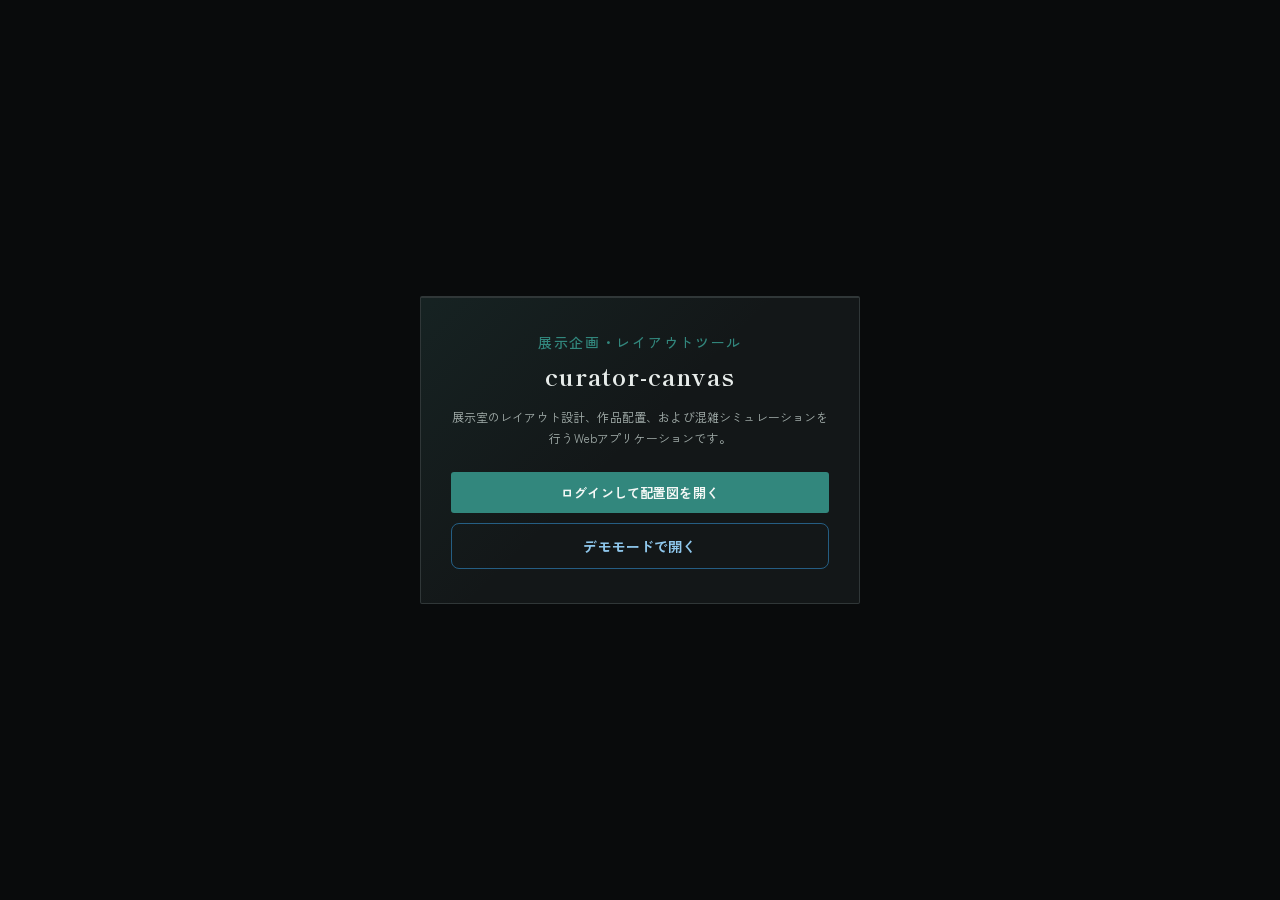
==== index.html @ 0eecfa21 "デモ用の抜け道仮追加" ====
<!DOCTYPE html>
<html lang="ja">
<head>
    <meta charset="UTF-8">
    <meta name="viewport" content="width=device-width, initial-scale=1.0">
    <title>curator-canvas - 展示配置シミュレーター</title>
    <!-- Google Fonts (Noto Sans JP) -->
    <link rel="preconnect" href="https://fonts.googleapis.com">
    <link rel="preconnect" href="https://fonts.gstatic.com" crossorigin>
    <link href="https://fonts.googleapis.com/css2?family=Shippori+Mincho:wght@500;600;700&family=Zen+Kaku+Gothic+New:wght@400;500;700&display=swap" rel="stylesheet">
    
    <link rel="stylesheet" href="css/home.css">
    <link rel="stylesheet" href="css/theme.css">
    <link rel="stylesheet" href="css/dark-mode.css">
    <script>
        // Supabase Auth emails can fall back to the Site URL (/). Forward auth
        // callbacks to the page that initializes Supabase, preserving tokens.
        (() => {
            const query = new URLSearchParams(window.location.search);
            const fragment = new URLSearchParams(window.location.hash.slice(1));
            const isAuthCallback = query.has('code') || query.has('token_hash') ||
                fragment.has('access_token') || fragment.has('refresh_token') ||
                fragment.has('token_hash') || ['invite', 'recovery'].includes(query.get('type')) ||
                ['invite', 'recovery'].includes(fragment.get('type')) ||
                fragment.has('error_code');
            if (isAuthCallback) {
                const loginUrl = new URL('login.html', window.location.href);
                loginUrl.search = window.location.search;
                loginUrl.hash = window.location.hash;
                window.location.replace(loginUrl.toString());
            }
        })();
    </script>
</head>
<body>

    <main class="container">
        <p class="subtitle">展示企画・レイアウトツール</p>
        <h1 class="title">curator-canvas</h1>
        <p class="description">
            展示室のレイアウト設計、作品配置、および混雑シミュレーションを行うWebアプリケーションです。
        </p>
        <a href="login.html" class="btn-start">ログインして配置図を開く</a>
        <a href="editor.html?demo=1" class="btn-demo">デモモードで開く</a>
    </main>

</body>
</html>
---- css/home.css ----
* {
    box-sizing: border-box;
    margin: 0;
    padding: 0;
}

body {
    font-family: 'Noto Sans JP', sans-serif;
    background-color: #f4f6f9;
    color: #333333;
    min-height: 100vh;
    display: flex;
    justify-content: center;
    align-items: center;
    padding: 20px;
}

.container {
    background-color: #ffffff;
    width: 100%;
    max-width: 560px;
    padding: 48px 40px;
    border-radius: 16px;
    box-shadow: 0 10px 25px rgba(0, 0, 0, 0.05);
    text-align: center;
}

.subtitle {
    font-size: 14px;
    font-weight: 500;
    color: #3498db;
    letter-spacing: 2px;
    text-transform: uppercase;
    margin-bottom: 8px;
}

.title {
    font-size: 28px;
    font-weight: 700;
    color: #2c3e50;
    margin-bottom: 16px;
    line-height: 1.3;
}

.description {
    font-size: 15px;
    line-height: 1.7;
    color: #666666;
    margin-bottom: 36px;
}

.btn-start {
    display: inline-block;
    width: 100%;
    padding: 16px 32px;
    background-color: #3498db;
    color: #ffffff;
    font-size: 16px;
    font-weight: 700;
    text-decoration: none;
    border-radius: 8px;
    box-shadow: 0 4px 12px rgba(52, 152, 219, 0.3);
    transition: all 0.25s ease;
}

.btn-start:hover {
    background-color: #2980b9;
    box-shadow: 0 6px 16px rgba(41, 128, 185, 0.4);
    transform: translateY(-2px);
}

.btn-start:active {
    transform: translateY(0);
}

.btn-demo {
    display: inline-block;
    width: 100%;
    margin-top: 10px;
    padding: 12px 24px;
    border: 1px solid rgba(52, 152, 219, 0.55);
    color: #8fc8ed;
    font-size: 14px;
    font-weight: 600;
    text-decoration: none;
    border-radius: 8px;
    transition: background-color 0.2s ease, border-color 0.2s ease;
}

.btn-demo:hover {
    background-color: rgba(52, 152, 219, 0.12);
    border-color: #8fc8ed;
}
---- css/theme.css ----
:root {
    color-scheme: dark;
    --ink: #e7ecea;
    --muted: #9aa6a3;
    --accent: #32877d;
    --accent-hover: #3b988c;
    --brass: #c5a06c;
    --paper: #090b0c;
    --surface: #131718;
    --line: #303738;
    --shadow: 0 2px 10px rgba(0, 0, 0, 0.28);
    font-family: 'Zen Kaku Gothic New', 'Yu Gothic UI', sans-serif;
}

* { box-sizing: border-box; }

body {
    font-family: 'Zen Kaku Gothic New', 'Yu Gothic UI', sans-serif !important;
    background: var(--paper) !important;
    color: var(--ink) !important;
    letter-spacing: 0.01em;
}

header {
    background: var(--ink) !important;
    box-shadow: none !important;
    border-bottom: 2px solid var(--brass);
}

header h1 {
    letter-spacing: 0.08em;
    font-family: 'Shippori Mincho', 'Yu Mincho', serif;
}

.container,
.sidebar,
.canvas-container-wrapper {
    position: relative;
    background: var(--surface) !important;
    border: 1px solid var(--line);
    border-radius: 4px !important;
    box-shadow: none !important;
}

.main-layout { gap: 12px !important; padding: 14px !important; }

/* Give the drawing surface a little more room and keep related tools together. */
.sidebar {
    width: 310px !important;
    padding: 14px !important;
    gap: 10px !important;
}
.canvas-container-wrapper { padding: 14px !important; }
.sidebar > .mode-switch-section { order: 1; }
.sidebar > #floorPlanControls { order: 2; }
.sidebar > #wallPlanControls { order: 2; }
.sidebar > #adminSettingsPanel { order: 3; }
.sidebar > .drawing-section { order: 4; }
.sidebar > .artwork-section { order: 5; }
.sidebar > .pin-section { order: 6; }
.sidebar > .item-editor-section { order: 7; }
.sidebar > .edit-tools-section { order: 8; }
.sidebar > .history-section { order: 9; }
.sidebar > .data-section { order: 10; }
.sidebar > .analysis-section { order: 11; }
.sidebar > .output-section { order: 12; }
.sidebar > .info-section { order: 0; }

.panel-section { border-color: var(--line) !important; }
.panel-section h2, .title { color: var(--ink) !important; }
.panel-section h2 {
    letter-spacing: 0.015em;
    font-family: 'Shippori Mincho', 'Yu Mincho', serif;
    font-size: 15px;
    padding-left: 9px;
    border-left: 2px solid var(--brass);
}
.description, .form-group label, .save-status-text { color: var(--muted) !important; }

.form-control,
input[type="text"],
input[type="number"],
select,
textarea {
    background: var(--surface);
    color: var(--ink);
    border: 1px solid var(--line) !important;
    border-radius: 3px !important;
}

.form-control:focus,
input:focus,
select:focus,
textarea:focus {
    outline: 2px solid rgba(38, 119, 111, 0.18) !important;
    border-color: var(--accent) !important;
}

.btn-primary, .btn-success, .btn-start, .tab-btn.active {
    background: var(--accent) !important;
    color: var(--surface) !important;
}

.btn-primary:hover:not(:disabled),
.btn-success:hover:not(:disabled),
.btn-start:hover, .tab-btn.active:hover {
    background: var(--accent-hover) !important;
}

.btn-warning, .btn-secondary, .btn-dark, .btn-danger {
    background: #e8eeeb !important;
    color: var(--ink) !important;
}

.btn-warning:hover:not(:disabled),
.btn-secondary:hover:not(:disabled),
.btn-dark:hover:not(:disabled),
.btn-danger:hover:not(:disabled) {
    background: #dce6e1 !important;
}

.btn, .btn-start, .tab-btn { border-radius: 3px !important; box-shadow: none !important; }
.btn-start { transform: none !important; }
.btn-start:hover { transform: translateY(-1px) !important; }
.btn-active-measure { background: var(--accent) !important; animation: none !important; }

.view-tabs { background: transparent !important; border-radius: 0 !important; }
.tab-btn { color: #cad5d3 !important; }
.tab-btn:hover { color: var(--surface) !important; }
.btn-back { color: #cad5d3 !important; }
.btn-back:hover { color: var(--surface) !important; }
.subtitle { color: var(--accent) !important; }
.container .subtitle { letter-spacing: 0.12em; }
.container .title {
    font-family: 'Shippori Mincho', 'Yu Mincho', serif;
    letter-spacing: 0.035em;
}
.container {
    position: relative;
    overflow: hidden;
    border-top: 3px solid var(--brass) !important;
    background-image: linear-gradient(135deg, rgba(38, 119, 111, 0.035), transparent 42%) !important;
}
.sidebar { border-top: 2px solid var(--accent); }
.canvas-container-wrapper {
    background-image: linear-gradient(135deg, rgba(181, 138, 88, 0.035), transparent 35%) !important;
}
.btn { transition: background-color 0.18s ease, transform 0.18s ease !important; }
.btn:hover:not(:disabled) { transform: translateY(-1px); }
.form-control, input[type="text"], input[type="number"], select, textarea {
    box-shadow: inset 0 1px 2px rgba(24, 52, 59, 0.025);
}
.save-status-text { font-variant-numeric: tabular-nums; }
.admin-only[hidden], [hidden] { display: none !important; }
.admin-settings-panel:not([hidden]) {
    padding: 14px;
    background: linear-gradient(145deg, #f1f5f1, #faf9f5) !important;
    border: 1px solid #d7e2dc !important;
    border-left: 3px solid var(--accent) !important;
}
.mode-switch-section { border-top: 1px solid var(--line); padding-top: 12px; }
.mode-description { color: var(--muted); font-size: 12px; line-height: 1.7; margin-bottom: 10px; }
.admin-mode-banner {
    margin-top: 10px;
    padding: 6px 9px;
    background: #e8eeeb;
    border-left: 2px solid var(--brass);
    color: var(--ink);
    font-size: 11px;
    letter-spacing: 0.04em;
}
.fixture-option {
    display: flex !important;
    align-items: flex-start;
    gap: 8px;
    margin-top: 12px;
    padding: 9px 10px;
    border: 1px solid var(--line);
    background: rgba(255, 255, 255, 0.72);
    color: var(--ink) !important;
    font-size: 12px !important;
    line-height: 1.6;
}
.fixture-option input { margin-top: 3px; accent-color: var(--accent); }
.admin-mode .sidebar { border-top-color: var(--brass); }
.admin-mode .mode-switch-section h2 { border-left-color: var(--accent); }

/* Sidebar section hierarchy */
.panel-section.info-section {
    padding-bottom: 14px;
    border-bottom: 1px solid var(--line) !important;
}
.panel-section.workflow-section,
.panel-section.config-section,
.panel-section.navigation-section,
.panel-section.data-section,
.panel-section.history-section,
.panel-section.artwork-section,
.panel-section.pin-section,
.panel-section.analysis-section,
.panel-section.output-section,
.panel-section.edit-tools-section {
    padding: 10px 10px !important;
    border: 1px solid var(--line) !important;
    border-left: 3px solid var(--line) !important;
    background: var(--surface);
}
.panel-section.workflow-section,
.panel-section.navigation-section {
    border-left-color: var(--accent) !important;
    background: linear-gradient(105deg, rgba(38, 119, 111, 0.055), rgba(38, 119, 111, 0.012) 78%) !important;
}
.panel-section.config-section {
    border-left-color: var(--brass) !important;
    background: linear-gradient(105deg, rgba(181, 138, 88, 0.09), rgba(181, 138, 88, 0.018) 78%) !important;
}
.panel-section.data-section,
.panel-section.history-section,
.panel-section.edit-tools-section {
    border-left-color: #aab9b4 !important;
    background: #f8f9f6 !important;
}
.panel-section.artwork-section,
.panel-section.pin-section {
    border-left-color: var(--accent) !important;
    background: #f5f8f6 !important;
}
.panel-section.analysis-section {
    border-left-color: var(--brass) !important;
    background: #faf8f3 !important;
}
.panel-section.output-section {
    border-left-color: var(--brass) !important;
    background: #faf8f3 !important;
}
.panel-section.drawing-section {
    padding: 10px 10px !important;
    border: 1px solid var(--line) !important;
    border-left: 3px solid var(--accent) !important;
    background: linear-gradient(105deg, rgba(38, 119, 111, 0.065), rgba(38, 119, 111, 0.012) 78%) !important;
}
.panel-section.drawing-section h2 { border-left: 0; padding-left: 0; }
.section-help { color: var(--muted); font-size: 12px; line-height: 1.65; margin: 0 0 10px; }
.drawing-options { align-items: end; gap: 12px; }
.drawing-options .form-group { margin-bottom: 6px; }
.drawing-options input[type="color"] { width: 100%; min-height: 34px; }
.btn-drawing-active {
    background: var(--accent) !important;
    color: var(--surface) !important;
    box-shadow: inset 0 -2px 0 rgba(24, 52, 59, 0.2) !important;
}
.btn-drawing-active::before { content: "●"; margin-right: 8px; color: #dcebe4; font-size: 10px; }
.panel-section.item-editor-section {
    padding: 10px 10px !important;
    border: 1px solid #cddbd5 !important;
    border-left: 3px solid var(--accent) !important;
    background: #f2f6f3 !important;
}
.panel-section.item-editor-section h2 { border-left: 0; padding-left: 0; }
.canvas-tooltip {
    position: absolute;
    z-index: 25;
    width: min(280px, calc(100% - 20px));
    padding: 10px 12px;
    background: rgba(24, 52, 59, 0.84);
    color: #fff;
    border-left: 3px solid var(--brass);
    box-shadow: 0 4px 14px rgba(24, 52, 59, 0.18);
    pointer-events: none;
    line-height: 1.5;
}
.canvas-tooltip[hidden] { display: none !important; }
.canvas-tooltip strong { display: block; font-size: 13px; font-weight: 700; }
.canvas-tooltip span { display: block; color: #ccd8d4; font-size: 10px; margin-top: 2px; }
.canvas-tooltip p { color: #f0f2ed; font-size: 12px; margin: 5px 0 0; white-space: pre-wrap; overflow-wrap: anywhere; }
.panel-section.workflow-section h2,
.panel-section.navigation-section h2,
.panel-section.artwork-section h2,
.panel-section.pin-section h2,
.panel-section.drawing-section h2 { border-left-color: var(--accent); }
.panel-section.config-section h2,
.panel-section.analysis-section h2,
.panel-section.output-section h2 { border-left-color: var(--brass); }
.panel-section.data-section h2,
.panel-section.history-section h2,
.panel-section.edit-tools-section h2 { border-left-color: #aab9b4; }
.panel-section.workflow-section h2,
.panel-section.config-section h2,
.panel-section.navigation-section h2,
.panel-section.data-section h2,
.panel-section.history-section h2,
.panel-section.edit-tools-section h2,
.panel-section.artwork-section h2,
.panel-section.pin-section h2,
.panel-section.analysis-section h2,
.panel-section.output-section h2,
.panel-section.drawing-section h2 {
    border-left: 0;
    padding-left: 0;
}
.panel-section .form-group:last-child { margin-bottom: 2px; }
.panel-section .btn-group { align-items: stretch; }
.panel-section.data-section .save-status-text {
    padding-top: 7px;
    border-top: 1px solid var(--line);
}
.panel-section.navigation-section select { font-weight: 500; }
.panel-section.pin-section .form-row { align-items: end; }
.panel-section.analysis-section p,
.panel-section.artwork-section p,
.panel-section.pin-section p { line-height: 1.65; }
.btn-danger {
    background: #f1ebe1 !important;
    color: #725634 !important;
    border: 1px solid #ddceb8 !important;
}
.btn-danger:hover:not(:disabled) { background: #e9decd !important; }
.admin-settings-panel:not([hidden]) { border-top-color: #d7e2dc !important; }
.admin-settings-panel .fixture-option { margin-bottom: 0; }
.admin-mode-banner { font-weight: 700; }

#canvas { border-color: var(--line) !important; border-radius: 0 !important; }
.wall-info-banner { background: #e8eeeb !important; border-color: var(--line) !important; color: var(--ink) !important; border-radius: 2px !important; }

.view-tabs {
    background: linear-gradient(180deg, #23474d 0%, #18343b 100%) !important;
    padding: 4px !important;
    border-bottom: 1px solid rgba(255, 255, 255, .12);
}
.tab-btn.active {
    background: linear-gradient(180deg, #39877e 0%, #26776f 56%, #1d625c 100%) !important;
    box-shadow: inset 0 1px 0 rgba(255, 255, 255, .22) !important;
}
.tab-btn.active:hover { background: linear-gradient(180deg, #2d756d 0%, #1d625c 100%) !important; }

/* Reserve a cool slate tone for the mode switch so it stands apart from tools. */
.panel-section.mode-switch-section {
    border-color: #bcc8d1 !important;
    border-left: 3px solid #526b80 !important;
    background: linear-gradient(110deg, #edf1f4, #f8f9fa 82%) !important;
}
.panel-section.mode-switch-section h2 { border-left-color: #526b80 !important; }
#btnToggleAdminMode {
    background: #526b80 !important;
    color: #fff !important;
}
#btnToggleAdminMode:hover:not(:disabled) { background: #40586d !important; }
.admin-mode .panel-section.mode-switch-section {
    border-left-color: #526b80 !important;
    background: linear-gradient(110deg, #e7edf1, #f7f8f9 82%) !important;
}
.admin-mode .admin-mode-banner {
    background: #e1e9ee;
    border-left-color: #526b80;
}

/* Denser sidebar so less scrolling is needed to reach lower tools. */
.sidebar {
    padding: 9px !important;
    gap: 6px !important;
    max-height: calc(100vh - 66px) !important;
}
.sidebar .panel-section,
.sidebar .panel-section.drawing-section,
.sidebar .panel-section.item-editor-section {
    padding: 7px 8px !important;
}
.sidebar .panel-section h2 {
    font-size: 13px;
    margin-bottom: 6px;
}
.sidebar .form-group { margin-bottom: 4px; }
.sidebar .form-group label { font-size: 10px; margin-bottom: 2px; }
.sidebar .form-control,
.sidebar input[type="text"],
.sidebar input[type="number"],
.sidebar select,
.sidebar textarea {
    min-height: 29px;
    padding: 4px 7px;
    font-size: 12px;
}
.sidebar textarea { min-height: 38px; }
.sidebar .btn {
    padding: 6px 8px;
    font-size: 12px;
    line-height: 1.25;
}
.sidebar .form-row { gap: 6px; }
.sidebar .section-help,
.sidebar .mode-description { font-size: 11px; line-height: 1.45; margin-bottom: 6px; }
.sidebar .drawing-options input[type="color"] { min-height: 29px; }
.sidebar .drawing-options { gap: 8px; }
.sidebar .fixture-option { margin-top: 7px; padding: 6px 7px; font-size: 11px !important; }

.pdf-mode .sidebar { display: none !important; }
.pdf-mode .canvas-container-wrapper {
    width: 100%;
    min-height: calc(100vh - 100px);
    flex: 1;
}
.pdf-mode .canvas-container,
.pdf-mode #canvas,
.pdf-mode #wallInfoBanner,
.pdf-mode #canvasTooltip { display: none !important; }
.pdf-export-workspace {
    width: 100%;
    min-height: 58vh;
    display: flex;
    align-items: center;
    justify-content: center;
    padding: clamp(16px, 5vw, 52px);
}
.pdf-export-workspace[hidden] { display: none !important; }
.pdf-export-card {
    width: min(680px, 100%);
    padding: clamp(22px, 4vw, 42px);
    background: #fbfaf7;
    border: 1px solid var(--line);
    border-top: 3px solid var(--brass);
}
.pdf-export-kicker {
    margin: 0 0 9px;
    color: var(--brass);
    font-size: 10px;
    font-weight: 700;
    letter-spacing: .16em;
}
.pdf-export-card h2 {
    margin: 0 0 10px;
    color: var(--ink);
    font-family: 'Shippori Mincho', 'Yu Mincho', serif;
    font-size: clamp(21px, 3vw, 28px);
}
.pdf-export-description {
    max-width: 560px;
    margin: 0 0 26px;
    color: var(--muted);
    font-size: 13px;
    line-height: 1.8;
}
.pdf-export-card textarea { min-height: 120px; }
.pdf-export-card .btn { margin-top: 8px; min-height: 42px; }
.ruler-line,
.ruler-tick { stroke: #718187; stroke-width: .8; vector-effect: non-scaling-stroke; }
.ruler-dimension {
    fill: #526168;
    font: 600 10px 'Zen Kaku Gothic New', 'Yu Gothic UI', sans-serif;
}
.ruler-label {
    fill: #657479;
    font: 8px 'Zen Kaku Gothic New', 'Yu Gothic UI', sans-serif;
}
.ruler-unit {
    fill: #718187;
    font: 8px 'Zen Kaku Gothic New', 'Yu Gothic UI', sans-serif;
}

@media (max-width: 760px) {
    header { flex-wrap: wrap; gap: 12px; }
    .main-layout { flex-direction: column; padding: 12px !important; }
    .sidebar { width: 100% !important; max-width: none; max-height: none !important; }
    .canvas-container-wrapper { width: 100%; min-height: 420px; padding: 12px !important; }
    .view-tabs { order: 3; width: 100%; }
    .tab-btn { flex: 1; padding: 8px 6px !important; }
    .btn-back { margin-left: auto; }
    .container { padding: 36px 24px !important; }
}
---- css/dark-mode.css ----
/* Dark interface palette. The drawing canvas stays paper-colored for legibility. */
body {
    background: #090b0c !important;
    color: #e7ecea !important;
}
header { background: #0c1011 !important; }
.container,
.sidebar,
.canvas-container-wrapper {
    background-color: #131718 !important;
    border-color: #303738 !important;
}
.container {
    background-image: linear-gradient(135deg, rgba(50, 135, 125, .10), transparent 48%) !important;
}
.canvas-container-wrapper {
    background-image: linear-gradient(135deg, rgba(197, 160, 108, .055), transparent 42%) !important;
}
.panel-section h2,
.title,
.pdf-export-card h2 { color: #e7ecea !important; }
.description,
.form-group label,
.save-status-text,
.mode-description,
.section-help,
.pdf-export-description { color: #a5b0ad !important; }
.sidebar p[style],
.sidebar label[style] { color: #9aa6a3 !important; }
.sidebar .field-note { color: #9aa6a3 !important; }
.form-control,
input[type="text"],
input[type="number"],
select,
textarea {
    color: #e7ecea !important;
    background: #0d1112 !important;
    border-color: #374142 !important;
    box-shadow: inset 0 1px 2px rgba(0, 0, 0, .32) !important;
}
select option { color: #e7ecea; background: #0d1112; }
.form-control:focus,
input:focus,
select:focus,
textarea:focus {
    outline-color: rgba(74, 164, 151, .28) !important;
    border-color: #4aa497 !important;
}
.panel-section.workflow-section,
.panel-section.navigation-section,
.panel-section.drawing-section,
.panel-section.artwork-section,
.panel-section.pin-section {
    background: linear-gradient(110deg, rgba(42, 98, 91, .22), #151a1b 82%) !important;
    border-color: #303b3a !important;
}
.panel-section.config-section,
.panel-section.analysis-section,
.panel-section.output-section {
    background: linear-gradient(110deg, rgba(117, 89, 54, .20), #191817 82%) !important;
    border-color: #3b352c !important;
}
.panel-section.data-section,
.panel-section.history-section,
.panel-section.edit-tools-section {
    background: #171b1c !important;
    border-color: #303738 !important;
}
.panel-section.item-editor-section {
    background: #171e1d !important;
    border-color: #34403e !important;
}
.admin-settings-panel:not([hidden]) {
    background: linear-gradient(145deg, #1a211f, #171817) !important;
    border-color: #39433e !important;
}
.fixture-option {
    color: #dce3e0 !important;
    background: #191e1e !important;
    border-color: #343d3d !important;
}
.admin-mode-banner { color: #e5e9e7 !important; background: #26251f !important; }
.btn-warning,
.btn-secondary,
.btn-dark {
    color: #e2e8e5 !important;
    background: #252c2d !important;
    border: 1px solid #3b4445 !important;
}
.btn-warning:hover:not(:disabled),
.btn-secondary:hover:not(:disabled),
.btn-dark:hover:not(:disabled) { background: #30393a !important; }
.btn-danger {
    color: #e4c8a5 !important;
    background: #30271f !important;
    border-color: #594632 !important;
}
.btn-danger:hover:not(:disabled) { background: #403326 !important; }
.btn-primary,
.btn-success,
.btn-start { color: #f4f8f6 !important; }
.panel-section.mode-switch-section,
.admin-mode .panel-section.mode-switch-section {
    background: linear-gradient(110deg, #202a30, #171c1f 82%) !important;
    border-color: #39464d !important;
}
#btnToggleAdminMode { background: #526b80 !important; color: #fff !important; }
#btnToggleAdminMode:hover:not(:disabled) { background: #637f96 !important; }
.admin-mode .admin-mode-banner { background: #202a30 !important; }
.wall-info-banner {
    color: #dce7e4 !important;
    background: #1b2425 !important;
    border-color: #364342 !important;
}
.canvas-tooltip { background: rgba(20, 25, 26, .94) !important; color: #f1f4f2 !important; }
.canvas-tooltip p { color: #e1e8e5 !important; }
.canvas-tooltip span { color: #bac6c2 !important; }
.pdf-export-card {
    background: #171b1c !important;
    border-color: #353c3d !important;
    border-top-color: var(--brass) !important;
}
.save-status-text { border-color: #303738 !important; }
::selection { color: #fff; background: #326f67; }

/* Compact CAD workspace */
header {
    min-height: 46px !important;
    padding: 5px 14px !important;
    border-bottom: 1px solid #3c4949 !important;
    background: linear-gradient(180deg, #171d1f, #101415) !important;
}
header h1 { font-size: 15px !important; letter-spacing: .06em !important; }
.view-tabs { gap: 2px !important; padding: 2px !important; border-bottom: 1px solid #303839 !important; }
.tab-btn { min-width: 82px; padding: 6px 12px !important; font-size: 12px !important; }
.tab-btn.active { background: #315e59 !important; color: #f0f5f3 !important; }
.main-layout {
    width: 100% !important;
    max-width: none !important;
    min-height: 0;
    gap: 8px !important;
    padding: 8px !important;
}
.sidebar {
    width: 276px !important;
    min-width: 250px;
    max-height: calc(100vh - 62px) !important;
    gap: 5px !important;
    padding: 7px !important;
    border-top: 1px solid #455151 !important;
    border-radius: 2px !important;
}
.canvas-container-wrapper {
    min-width: 0;
    max-height: calc(100vh - 62px);
    padding: 8px !important;
    border-radius: 2px !important;
}
.panel-section {
    position: relative;
    margin: 0 !important;
    padding: 7px 8px 8px !important;
    border: 1px solid #30393a !important;
    border-left: 2px solid #46504f !important;
    border-radius: 2px !important;
    background: #171c1d !important;
}
.panel-section:last-child { padding-bottom: 8px !important; }
.panel-section h2 {
    margin: 0 0 6px !important;
    padding: 0 0 5px 7px !important;
    border-left-width: 2px !important;
    border-bottom: 1px solid #293132;
    color: #dce4e1 !important;
    font-family: 'Zen Kaku Gothic New', 'Yu Gothic UI', sans-serif !important;
    font-size: 12px !important;
    font-weight: 700;
    letter-spacing: .025em;
}
.info-section h2 { font-size: 13px !important; }
.form-group { margin-bottom: 5px !important; }
.form-group label, .sidebar label {
    margin-bottom: 2px !important;
    color: #aeb9b6 !important;
    font-size: 10px !important;
    line-height: 1.35;
}
.form-control, input[type="text"], input[type="number"], select, textarea {
    min-height: 28px;
    padding: 4px 7px !important;
    border-radius: 2px !important;
    font-size: 11px !important;
}
textarea.form-control { min-height: 42px; }
.form-control-color { height: 28px !important; border-radius: 2px !important; }
.form-row { gap: 6px !important; }
.btn {
    min-height: 28px;
    padding: 5px 8px !important;
    border-radius: 2px !important;
    font-size: 11px !important;
    font-weight: 600 !important;
    letter-spacing: .01em;
}
.btn-group { gap: 5px !important; }
.section-actions { margin-bottom: 4px !important; }
.save-status-text { margin-top: 3px !important; font-size: 9px !important; }
.mode-description, .section-help, .field-note, .section-help,
#typeHelpText, #modeDescription, .pdf-export-description { display: none !important; }
.panel-section.workflow-section,
.panel-section.navigation-section,
.panel-section.drawing-section,
.panel-section.artwork-section,
.panel-section.pin-section,
.panel-section.config-section,
.panel-section.analysis-section,
.panel-section.data-section,
.panel-section.history-section,
.panel-section.edit-tools-section,
.panel-section.item-editor-section {
    background: #171c1d !important;
}
.panel-section.workflow-section, .panel-section.artwork-section,
.panel-section.pin-section, .panel-section.item-editor-section { border-left-color: #4d8c82 !important; }
.panel-section.navigation-section, .panel-section.drawing-section,
.panel-section.edit-tools-section, .panel-section.history-section { border-left-color: #788b88 !important; }
.panel-section.config-section, .panel-section.analysis-section,
.panel-section.data-section { border-left-color: #a78655 !important; }
.info-section { border-left-color: #a78655 !important; }
.drawing-options .form-group:first-child { flex: 0 0 42px; }
.drawing-options .form-group:last-child { flex: 1; }
.admin-mode-banner { margin-top: 5px; padding: 4px 6px !important; font-size: 10px !important; }
.fixture-option { padding: 5px 6px !important; font-size: 10px !important; }
.wall-info-banner { margin-bottom: 6px !important; padding: 5px 8px !important; border-radius: 2px !important; font-size: 10px !important; }
@media (max-width: 900px) {
    .sidebar { width: 250px !important; min-width: 230px; }
}
@media (max-width: 680px) {
    .main-layout { flex-direction: column; }
    .sidebar { width: 100% !important; max-width: none; max-height: 40vh !important; }
    .canvas-container-wrapper { max-height: none; }
}

.sidebar .panel-section.info-section {
    padding: 7px 8px 8px !important;
    border: 1px solid #30393a !important;
    border-left: 2px solid var(--brass) !important;
    background: #191b19 !important;
}
.sidebar .info-section h2 {
    margin-bottom: 6px !important;
    color: #e0d2b9 !important;
    font-size: 12px !important;
    letter-spacing: .025em;
}
.sidebar .info-section label {
    color: #b5a98f !important;
    font-size: 10px !important;
}
.sidebar .info-section input {
    min-height: 28px;
    border-color: #4a4132 !important;
    background: #111414 !important;
    font-size: 11px !important;
}
.container {
    max-width: 440px !important;
    padding: 34px 30px !important;
    border-radius: 2px !important;
    border-top-width: 2px !important;
}
.container .title { font-size: 24px !important; }
.container .description { font-size: 12px !important; margin-bottom: 24px !important; }
.container .btn-start { padding: 11px 20px !important; font-size: 13px !important; }

/* Icon-driven tool palette */
.tool-palette {
    position: sticky;
    top: 0;
    z-index: 5;
    order: -1;
    display: grid;
    grid-template-columns: repeat(5, minmax(0, 1fr));
    gap: 4px;
    padding: 5px;
    border: 1px solid #30393a;
    border-top: 2px solid #4d8c82;
    background: #111617;
}
.tool-icon {
    display: grid;
    place-items: center;
    width: 100%;
    aspect-ratio: 1.12;
    min-height: 32px;
    padding: 6px;
    border: 1px solid transparent;
    border-radius: 2px;
    background: #1a2021;
    color: #aebbb7;
    cursor: pointer;
    transition: background-color .14s ease, color .14s ease, border-color .14s ease;
}
.tool-icon svg {
    width: 19px;
    height: 19px;
    fill: none;
    stroke: currentColor;
    stroke-width: 1.65;
    stroke-linecap: round;
    stroke-linejoin: round;
}
.tool-icon:hover, .tool-icon:focus-visible {
    outline: none;
    border-color: #5d8f86;
    background: #24302f;
    color: #dce9e5;
}
.tool-icon.active {
    border-color: #4d8c82;
    background: #29413d;
    color: #d8ebe6;
}
.tool-icon[data-tool="setup"],
.tool-icon[data-tool="data"], .tool-icon[data-action="pdf"] { color: #c1a574; }
.tool-icon[data-tool="setup"].active,
.tool-icon[data-tool="data"].active, .tool-icon[data-action="pdf"].active {
    border-color: #987c4f;
    background: #3a3225;
    color: #e5d2ad;
}
.tool-icon[data-action="undo"], .tool-icon[data-action="redo"] { color: #9daaa7; }
.tool-panel { display: none !important; }
.tool-panel.is-open:not([hidden]) { display: block !important; }
#floorPlanControls, #wallPlanControls { flex: 0 0 auto; }
.tool-panel.is-open { animation: panel-reveal .12s ease-out; }
.wall-tabs {
    display: flex;
    align-self: stretch;
    width: 100%;
    min-height: 34px;
    gap: 3px;
    overflow-x: auto;
    overflow-y: hidden;
    padding: 0 2px;
    border-bottom: 1px solid #3b4545;
    scrollbar-width: thin;
    scrollbar-color: #475352 transparent;
}
.wall-tab {
    position: relative;
    flex: 0 0 auto;
    min-width: 92px;
    max-width: 200px;
    padding: 7px 13px 8px;
    overflow: hidden;
    border: 1px solid transparent;
    border-bottom: 0;
    background: transparent;
    color: #9eaaa7;
    font: 500 11px 'Zen Kaku Gothic New', 'Yu Gothic UI', sans-serif;
    text-overflow: ellipsis;
    white-space: nowrap;
    cursor: pointer;
}
.wall-tab:hover { color: #d7e1de; background: #1a2021; }
.wall-tab.active {
    border-color: #3b4545;
    background: #1a2021;
    color: #e2eae7;
}
.wall-tab.active::after {
    position: absolute;
    right: 8px;
    bottom: 0;
    left: 8px;
    height: 2px;
    background: #4d8c82;
    content: '';
}
.wall-tab:focus-visible { outline: 1px solid #79a99f; outline-offset: -2px; }
.main-layout { height: calc(100vh - 46px); }
.canvas-container-wrapper {
    position: relative;
    height: calc(100vh - 62px);
    min-height: 0;
    justify-content: flex-start !important;
    align-items: stretch !important;
    gap: 0;
    overflow: hidden !important;
}
.canvas-viewport {
    position: relative;
    flex: 1 1 auto;
    width: 100%;
    min-width: 0;
    min-height: 220px;
    overflow: auto;
    scrollbar-width: thin;
    scrollbar-color: #46514f #111617;
}
.canvas-viewport::-webkit-scrollbar { width: 8px; height: 8px; }
.canvas-viewport::-webkit-scrollbar-track { background: #111617; }
.canvas-viewport::-webkit-scrollbar-thumb { background: #46514f; border: 2px solid #111617; }
.canvas-viewport.is-panning { cursor: grabbing; }
.canvas-viewport .canvas-container { flex: none !important; transform-origin: center center; }
.zoom-controls {
    position: absolute;
    right: 12px;
    bottom: 10px;
    z-index: 12;
    display: flex;
    align-items: center;
    gap: 7px;
    height: 30px;
    padding: 4px 7px;
    border: 1px solid #343e3f;
    background: rgba(17, 22, 23, .94);
    color: #aebbb7;
}
.zoom-icon, #btnZoomFit svg {
    width: 16px;
    height: 16px;
    fill: none;
    stroke: currentColor;
    stroke-width: 1.6;
    stroke-linecap: round;
    stroke-linejoin: round;
}
#canvasZoom {
    width: 92px;
    height: 16px;
    margin: 0;
    accent-color: #4d8c82;
    cursor: ew-resize;
}
#canvasZoomValue {
    width: 36px;
    color: #d4dfdc;
    font: 10px 'Zen Kaku Gothic New', 'Yu Gothic UI', sans-serif;
    text-align: right;
    font-variant-numeric: tabular-nums;
}
#btnZoomFit {
    display: grid;
    place-items: center;
    width: 22px;
    height: 22px;
    padding: 2px;
    border: 0;
    background: transparent;
    color: #aebbb7;
    cursor: pointer;
}
#btnZoomFit svg { width: 14px; height: 14px; }
#btnZoomFit:hover { color: #e5eeeb; background: #293332; }
.pdf-mode .canvas-viewport, .pdf-mode .zoom-controls { display: none !important; }
.zoom-controls {
    right: 9px;
    bottom: 7px;
    gap: 5px;
    height: 22px;
    padding: 1px 2px;
    border: 0;
    background: transparent;
    color: #87928f;
}
.zoom-icon { width: 13px; height: 13px; }
#canvasZoom {
    width: 72px;
    height: 12px;
    appearance: none;
    background: transparent;
}
#canvasZoom::-webkit-slider-runnable-track {
    height: 1px;
    background: #687572;
}
#canvasZoom::-moz-range-track {
    height: 1px;
    background: #687572;
}
#canvasZoom::-webkit-slider-thumb {
    width: 7px;
    height: 7px;
    margin-top: -3px;
    appearance: none;
    border: 1px solid #aab8b4;
    border-radius: 50%;
    background: #18201f;
}
#canvasZoom::-moz-range-thumb {
    width: 6px;
    height: 6px;
    border: 1px solid #aab8b4;
    border-radius: 50%;
    background: #18201f;
}
#canvasZoomValue { width: 30px; color: #9ca8a5; font-size: 9px; }
#btnZoomFit { width: 17px; height: 17px; color: #87928f; }
#btnZoomFit svg { width: 11px; height: 11px; }
#btnZoomFit:hover { background: transparent; color: #d0dad7; }
.tool-palette {
    position: relative;
    top: auto;
    z-index: 6;
    order: 0;
    flex: 0 0 auto;
    display: flex;
    align-items: stretch;
    justify-content: flex-start;
    gap: 5px;
    width: 100%;
    min-height: 50px;
    overflow-x: auto;
    overflow-y: hidden;
    padding: 4px 3px;
    border: 0;
    border-bottom: 1px solid #303839;
    background: #111617;
    scrollbar-width: thin;
    scrollbar-color: #414c49 transparent;
}
.tool-group {
    display: flex;
    flex: 0 0 auto;
    align-items: stretch;
    gap: 2px;
    padding: 0 4px;
    border-right: 1px solid #303839;
}
.tool-group:last-child { border-right: 0; }
.tool-icon {
    display: flex;
    flex: 0 0 51px;
    flex-direction: column;
    align-items: center;
    justify-content: center;
    gap: 2px;
    width: auto;
    min-width: 51px;
    min-height: 40px;
    aspect-ratio: auto;
    padding: 3px 4px;
    border: 1px solid transparent;
    background: transparent;
    color: #abb6b3;
}
.tool-icon svg { flex: 0 0 17px; width: 17px; height: 17px; }
.tool-label {
    display: block;
    max-width: 76px;
    color: inherit;
    font: 500 9px/1.1 'Zen Kaku Gothic New', 'Yu Gothic UI', sans-serif;
    letter-spacing: 0;
    white-space: nowrap;
}
.tool-icon:hover, .tool-icon:focus-visible {
    border-color: #394a46;
    background: #1a2422;
    color: #e1e9e6;
}
.tool-icon.active { border-color: #42665e; background: #202c29; color: #d7e7e1; }
.tool-group-create .tool-icon { flex-basis: 58px; min-width: 58px; }
.tool-group-create .tool-icon-primary {
    flex-basis: 80px;
    min-width: 80px;
    border-color: #355a52;
    background: #1b2926;
    color: #d0e3dc;
}
.tool-group-create .tool-icon-primary:hover,
.tool-group-create .tool-icon-primary.active { border-color: #4d8c82; background: #29413d; }
.tool-group-setup .tool-icon { color: #b9c4c0; }
.tool-group-setup [data-tool="setup"] { flex-basis: 72px; min-width: 72px; }
.tool-group-output .tool-icon { color: #c1a574; }
.tool-group-output .tool-icon:hover,
.tool-group-output .tool-icon.active { border-color: #66563c; background: #28241d; color: #e5d2ad; }
.tool-icon[data-action="undo"], .tool-icon[data-action="redo"] { color: #98a5a1; }
@media (max-width: 680px) {
    .tool-palette { min-height: 48px; }
    .tool-group-create .tool-icon-primary { flex-basis: 72px; min-width: 72px; }
}
@keyframes panel-reveal {
    from { opacity: .55; transform: translateY(-2px); }
    to { opacity: 1; transform: translateY(0); }
}
@media (max-width: 680px) {
    .main-layout { height: auto; min-height: calc(100vh - 46px); }
    .canvas-container-wrapper { height: min(72vh, 700px); max-height: none; }
    .canvas-viewport { min-height: 180px; }
}
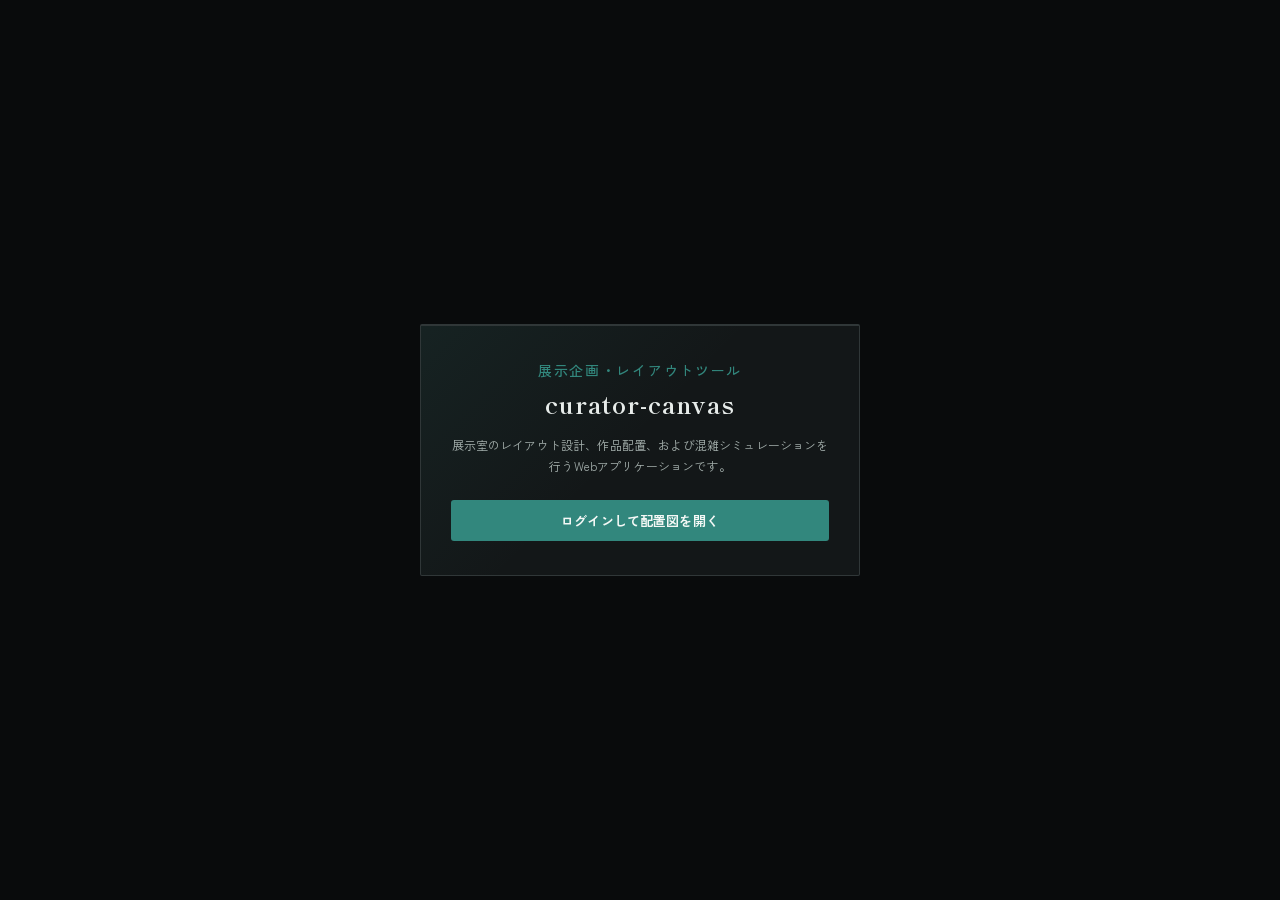
==== commit a644e6a7: "ログイン機能実装" ====
--- a/index.html
+++ b/index.html
@@ -41,7 +41,6 @@
             展示室のレイアウト設計、作品配置、および混雑シミュレーションを行うWebアプリケーションです。
         </p>
         <a href="login.html" class="btn-start">ログインして配置図を開く</a>
-        <a href="editor.html?demo=1" class="btn-demo">デモモードで開く</a>
     </main>
 
 </body>
--- a/css/home.css
+++ b/css/home.css
@@ -72,22 +72,3 @@
 .btn-start:active {
     transform: translateY(0);
 }
-
-.btn-demo {
-    display: inline-block;
-    width: 100%;
-    margin-top: 10px;
-    padding: 12px 24px;
-    border: 1px solid rgba(52, 152, 219, 0.55);
-    color: #8fc8ed;
-    font-size: 14px;
-    font-weight: 600;
-    text-decoration: none;
-    border-radius: 8px;
-    transition: background-color 0.2s ease, border-color 0.2s ease;
-}
-
-.btn-demo:hover {
-    background-color: rgba(52, 152, 219, 0.12);
-    border-color: #8fc8ed;
-}
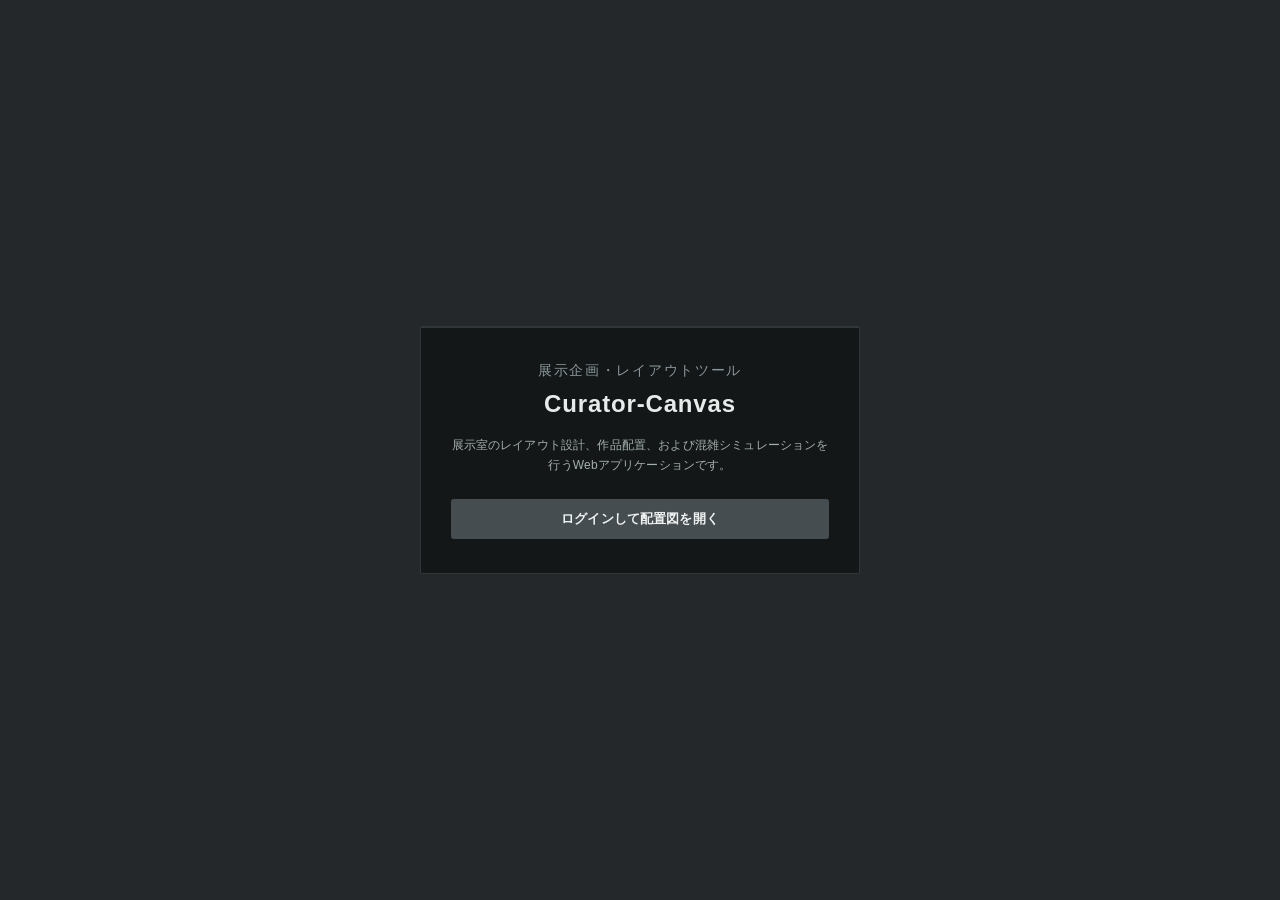
==== commit 88406971: "細かな変更・デザイン改良" ====
--- a/index.html
+++ b/index.html
@@ -3,7 +3,7 @@
 <head>
     <meta charset="UTF-8">
     <meta name="viewport" content="width=device-width, initial-scale=1.0">
-    <title>curator-canvas - 展示配置シミュレーター</title>
+    <title>Curator-Canvas - 展示配置シミュレーター</title>
     <!-- Google Fonts (Noto Sans JP) -->
     <link rel="preconnect" href="https://fonts.googleapis.com">
     <link rel="preconnect" href="https://fonts.gstatic.com" crossorigin>
@@ -36,7 +36,7 @@
 
     <main class="container">
         <p class="subtitle">展示企画・レイアウトツール</p>
-        <h1 class="title">curator-canvas</h1>
+        <h1 class="title">Curator-Canvas</h1>
         <p class="description">
             展示室のレイアウト設計、作品配置、および混雑シミュレーションを行うWebアプリケーションです。
         </p>
--- a/css/theme.css
+++ b/css/theme.css
@@ -2,12 +2,12 @@
     color-scheme: dark;
     --ink: #e7ecea;
     --muted: #9aa6a3;
-    --accent: #32877d;
-    --accent-hover: #3b988c;
-    --brass: #c5a06c;
-    --paper: #090b0c;
-    --surface: #131718;
-    --line: #303738;
+    --accent: #89969b;
+    --accent-hover: #a4afb3;
+    --brass: #a1a6a6;
+    --paper: #111315;
+    --surface: #1a1d1f;
+    --line: #34393c;
     --shadow: 0 2px 10px rgba(0, 0, 0, 0.28);
     font-family: 'Zen Kaku Gothic New', 'Yu Gothic UI', sans-serif;
 }
@@ -92,18 +92,18 @@
 input:focus,
 select:focus,
 textarea:focus {
-    outline: 2px solid rgba(38, 119, 111, 0.18) !important;
+    outline: 2px solid rgba(157, 169, 174, 0.16) !important;
     border-color: var(--accent) !important;
 }
 
-.btn-primary, .btn-success, .btn-start, .tab-btn.active {
+.btn-primary, .btn-success, .btn-start {
     background: var(--accent) !important;
     color: var(--surface) !important;
 }
 
 .btn-primary:hover:not(:disabled),
 .btn-success:hover:not(:disabled),
-.btn-start:hover, .tab-btn.active:hover {
+.btn-start:hover {
     background: var(--accent-hover) !important;
 }
 
@@ -119,14 +119,11 @@
     background: #dce6e1 !important;
 }
 
-.btn, .btn-start, .tab-btn { border-radius: 3px !important; box-shadow: none !important; }
+.btn, .btn-start { border-radius: 3px !important; box-shadow: none !important; }
 .btn-start { transform: none !important; }
 .btn-start:hover { transform: translateY(-1px) !important; }
 .btn-active-measure { background: var(--accent) !important; animation: none !important; }
 
-.view-tabs { background: transparent !important; border-radius: 0 !important; }
-.tab-btn { color: #cad5d3 !important; }
-.tab-btn:hover { color: var(--surface) !important; }
 .btn-back { color: #cad5d3 !important; }
 .btn-back:hover { color: var(--surface) !important; }
 .subtitle { color: var(--accent) !important; }
@@ -322,37 +319,8 @@
 #canvas { border-color: var(--line) !important; border-radius: 0 !important; }
 .wall-info-banner { background: #e8eeeb !important; border-color: var(--line) !important; color: var(--ink) !important; border-radius: 2px !important; }
 
-.view-tabs {
-    background: linear-gradient(180deg, #23474d 0%, #18343b 100%) !important;
-    padding: 4px !important;
-    border-bottom: 1px solid rgba(255, 255, 255, .12);
-}
-.tab-btn.active {
-    background: linear-gradient(180deg, #39877e 0%, #26776f 56%, #1d625c 100%) !important;
-    box-shadow: inset 0 1px 0 rgba(255, 255, 255, .22) !important;
-}
-.tab-btn.active:hover { background: linear-gradient(180deg, #2d756d 0%, #1d625c 100%) !important; }
 
 /* Reserve a cool slate tone for the mode switch so it stands apart from tools. */
-.panel-section.mode-switch-section {
-    border-color: #bcc8d1 !important;
-    border-left: 3px solid #526b80 !important;
-    background: linear-gradient(110deg, #edf1f4, #f8f9fa 82%) !important;
-}
-.panel-section.mode-switch-section h2 { border-left-color: #526b80 !important; }
-#btnToggleAdminMode {
-    background: #526b80 !important;
-    color: #fff !important;
-}
-#btnToggleAdminMode:hover:not(:disabled) { background: #40586d !important; }
-.admin-mode .panel-section.mode-switch-section {
-    border-left-color: #526b80 !important;
-    background: linear-gradient(110deg, #e7edf1, #f7f8f9 82%) !important;
-}
-.admin-mode .admin-mode-banner {
-    background: #e1e9ee;
-    border-left-color: #526b80;
-}
 
 /* Denser sidebar so less scrolling is needed to reach lower tools. */
 .sidebar {
@@ -393,28 +361,13 @@
 .sidebar .drawing-options { gap: 8px; }
 .sidebar .fixture-option { margin-top: 7px; padding: 6px 7px; font-size: 11px !important; }
 
-.pdf-mode .sidebar { display: none !important; }
-.pdf-mode .canvas-container-wrapper {
-    width: 100%;
-    min-height: calc(100vh - 100px);
-    flex: 1;
-}
-.pdf-mode .canvas-container,
-.pdf-mode #canvas,
-.pdf-mode #wallInfoBanner,
-.pdf-mode #canvasTooltip { display: none !important; }
 .pdf-export-workspace {
     width: 100%;
-    min-height: 58vh;
-    display: flex;
-    align-items: center;
-    justify-content: center;
-    padding: clamp(16px, 5vw, 52px);
-}
-.pdf-export-workspace[hidden] { display: none !important; }
+    padding: 0;
+}
 .pdf-export-card {
-    width: min(680px, 100%);
-    padding: clamp(22px, 4vw, 42px);
+    width: 100%;
+    padding: 14px;
     background: #fbfaf7;
     border: 1px solid var(--line);
     border-top: 3px solid var(--brass);
@@ -430,17 +383,17 @@
     margin: 0 0 10px;
     color: var(--ink);
     font-family: 'Shippori Mincho', 'Yu Mincho', serif;
-    font-size: clamp(21px, 3vw, 28px);
+    font-size: 15px;
 }
 .pdf-export-description {
-    max-width: 560px;
-    margin: 0 0 26px;
+    max-width: 100%;
+    margin: 0 0 12px;
     color: var(--muted);
     font-size: 13px;
     line-height: 1.8;
 }
-.pdf-export-card textarea { min-height: 120px; }
-.pdf-export-card .btn { margin-top: 8px; min-height: 42px; }
+.pdf-export-card textarea { min-height: 90px; }
+.pdf-export-card .btn { width: 100%; margin-top: 8px; min-height: 38px; }
 .ruler-line,
 .ruler-tick { stroke: #718187; stroke-width: .8; vector-effect: non-scaling-stroke; }
 .ruler-dimension {
@@ -461,8 +414,6 @@
     .main-layout { flex-direction: column; padding: 12px !important; }
     .sidebar { width: 100% !important; max-width: none; max-height: none !important; }
     .canvas-container-wrapper { width: 100%; min-height: 420px; padding: 12px !important; }
-    .view-tabs { order: 3; width: 100%; }
-    .tab-btn { flex: 1; padding: 8px 6px !important; }
     .btn-back { margin-left: auto; }
     .container { padding: 36px 24px !important; }
 }
--- a/css/dark-mode.css
+++ b/css/dark-mode.css
@@ -131,9 +131,6 @@
     background: linear-gradient(180deg, #171d1f, #101415) !important;
 }
 header h1 { font-size: 15px !important; letter-spacing: .06em !important; }
-.view-tabs { gap: 2px !important; padding: 2px !important; border-bottom: 1px solid #303839 !important; }
-.tab-btn { min-width: 82px; padding: 6px 12px !important; font-size: 12px !important; }
-.tab-btn.active { background: #315e59 !important; color: #f0f5f3 !important; }
 .main-layout {
     width: 100% !important;
     max-width: none !important;
@@ -322,9 +319,9 @@
     color: #d8ebe6;
 }
 .tool-icon[data-tool="setup"],
-.tool-icon[data-tool="data"], .tool-icon[data-action="pdf"] { color: #c1a574; }
+.tool-icon[data-tool="data"], .tool-icon[data-tool="pdf"] { color: #c1a574; }
 .tool-icon[data-tool="setup"].active,
-.tool-icon[data-tool="data"].active, .tool-icon[data-action="pdf"].active {
+.tool-icon[data-tool="data"].active, .tool-icon[data-tool="pdf"].active {
     border-color: #987c4f;
     background: #3a3225;
     color: #e5d2ad;
@@ -334,6 +331,12 @@
 .tool-panel.is-open:not([hidden]) { display: block !important; }
 #floorPlanControls, #wallPlanControls { flex: 0 0 auto; }
 .tool-panel.is-open { animation: panel-reveal .12s ease-out; }
+.sidebar .pdf-export-card { width: 100%; padding: 12px; }
+.sidebar .pdf-export-kicker { margin-bottom: 6px; }
+.sidebar .pdf-export-card h2 { margin-bottom: 8px; font-size: 14px; }
+.sidebar .pdf-export-description { display: none !important; }
+.sidebar .pdf-export-card textarea { min-height: 82px; }
+.sidebar .pdf-export-card .btn { width: 100%; min-height: 34px; }
 .wall-tabs {
     display: flex;
     align-self: stretch;
@@ -454,7 +457,6 @@
 }
 #btnZoomFit svg { width: 14px; height: 14px; }
 #btnZoomFit:hover { color: #e5eeeb; background: #293332; }
-.pdf-mode .canvas-viewport, .pdf-mode .zoom-controls { display: none !important; }
 .zoom-controls {
     right: 9px;
     bottom: 7px;
@@ -581,6 +583,189 @@
     .tool-palette { min-height: 48px; }
     .tool-group-create .tool-icon-primary { flex-basis: 72px; min-width: 72px; }
 }
+
+/* Restrained charcoal CAD palette */
+body { background: #111315 !important; color: #e1e4e5 !important; }
+header { background: linear-gradient(180deg, #1c2022, #171a1c) !important; border-color: #343a3d !important; }
+.sidebar,
+.canvas-container-wrapper { background-color: #1a1d1f !important; border-color: #34393c !important; }
+.sidebar { border-top-color: #3b4144 !important; }
+.container { background-image: none !important; }
+.canvas-container-wrapper { background-image: none !important; }
+.panel-section,
+.panel-section.workflow-section,
+.panel-section.navigation-section,
+.panel-section.drawing-section,
+.panel-section.artwork-section,
+.panel-section.pin-section,
+.panel-section.config-section,
+.panel-section.analysis-section,
+.panel-section.data-section,
+.panel-section.history-section,
+.panel-section.edit-tools-section,
+.panel-section.item-editor-section {
+    background: #1e2224 !important;
+    border-color: #353b3e !important;
+}
+.panel-section.workflow-section,
+.panel-section.navigation-section,
+.panel-section.drawing-section,
+.panel-section.artwork-section,
+.panel-section.pin-section,
+.panel-section.config-section,
+.panel-section.analysis-section,
+.panel-section.data-section,
+.panel-section.history-section,
+.panel-section.edit-tools-section,
+.panel-section.item-editor-section,
+.info-section,
+.panel-section.mode-switch-section { border-left-color: #51595d !important; }
+.panel-section h2,
+.panel-section h2::before,
+.panel-section h2::after { border-color: #626b70 !important; color: #dce0e1 !important; }
+.info-section,
+.sidebar .panel-section.info-section { background: #202426 !important; border-color: #41484b !important; }
+.sidebar .info-section h2,
+.sidebar .info-section label { color: #c1c7c9 !important; }
+.form-control,
+input[type="text"], input[type="number"], select, textarea {
+    color: #e1e4e5 !important;
+    background: #141719 !important;
+    border-color: #3a4144 !important;
+}
+.form-control:focus,
+input:focus, select:focus, textarea:focus {
+    outline-color: rgba(168, 179, 183, .14) !important;
+    border-color: #687276 !important;
+}
+.tool-palette { border-color: #343a3d !important; border-top-color: #4a5256 !important; background: #15181a !important; }
+.tool-group { border-right-color: #303639 !important; }
+.tool-icon,
+.tool-group-setup .tool-icon,
+.tool-group-output .tool-icon,
+.tool-icon[data-tool="setup"],
+.tool-icon[data-tool="data"],
+.tool-icon[data-tool="pdf"],
+.tool-icon[data-action="undo"],
+.tool-icon[data-action="redo"] { color: #aeb5b8 !important; }
+.tool-icon:hover,
+.tool-icon:focus-visible { border-color: #454d50 !important; background: #252a2c !important; color: #dce0e1 !important; }
+.tool-icon.active,
+.tool-group-output .tool-icon.active,
+.tool-icon[data-tool="setup"].active,
+.tool-icon[data-tool="data"].active,
+.tool-icon[data-tool="pdf"].active {
+    border-color: #50595d !important;
+    background: #303639 !important;
+    color: #f0f2f2 !important;
+}
+.tool-group-create .tool-icon-primary,
+.tool-group-create .tool-icon-primary.active,
+.tool-group-create .tool-icon-primary:hover { border-color: #50595d !important; background: #303639 !important; color: #f0f2f2 !important; }
+.admin-settings-panel:not([hidden]),
+.admin-mode .panel-section.mode-switch-section { background: #202426 !important; border-color: #3b4245 !important; }
+#btnToggleAdminMode { background: #3b4245 !important; color: #e1e4e5 !important; }
+#btnToggleAdminMode:hover:not(:disabled) { background: #4a5256 !important; }
+.fixture-option,
+.admin-mode-banner { color: #d4d8d9 !important; background: #24292b !important; border-color: #3b4245 !important; }
+.wall-info-banner { color: #d9dfe0 !important; background: #202527 !important; border-color: #3c4447 !important; }
+.wall-tab { color: #aeb6b9 !important; }
+.wall-tab:hover { background: #242a2c !important; color: #e1e4e5 !important; }
+.wall-tab.active,
+.wall-tab[aria-selected="true"] { background: #303639 !important; border-color: #566064 !important; color: #f0f2f2 !important; }
+.btn-primary, .btn-success, .btn-start { background: #454d51 !important; border-color: #596266 !important; color: #f0f2f2 !important; }
+.btn-primary:hover:not(:disabled), .btn-success:hover:not(:disabled), .btn-start:hover { background: #545e62 !important; }
+.btn-warning, .btn-secondary, .btn-dark { background: #292e30 !important; border-color: #42494c !important; color: #d7dcdd !important; }
+.btn-warning:hover:not(:disabled), .btn-secondary:hover:not(:disabled), .btn-dark:hover:not(:disabled) { background: #343a3d !important; }
+.btn-danger { background: #30292a !important; border-color: #4a3d3f !important; color: #d9c7c8 !important; }
+.btn-danger:hover:not(:disabled) { background: #3a3032 !important; }
+.pdf-export-card { background: #202426 !important; border-color: #3a4144 !important; border-top-color: #636c70 !important; }
+.pdf-export-kicker { color: #aeb6b9 !important; }
+::selection { color: #fff; background: #50595d; }
+.sidebar { width: 244px !important; min-width: 218px !important; background-color: #171d26 !important; }
+.sidebar .panel-section,
+.sidebar .panel-section.workflow-section,
+.sidebar .panel-section.navigation-section,
+.sidebar .panel-section.drawing-section,
+.sidebar .panel-section.artwork-section,
+.sidebar .panel-section.pin-section,
+.sidebar .panel-section.config-section,
+.sidebar .panel-section.analysis-section,
+.sidebar .panel-section.data-section,
+.sidebar .panel-section.history-section,
+.sidebar .panel-section.edit-tools-section,
+.sidebar .panel-section.item-editor-section { background: #1c232d !important; border-color: #343e49 !important; }
+.sidebar .info-section,
+.sidebar .panel-section.info-section { background: #202833 !important; border-color: #3b4652 !important; }
+.tool-palette { background: #151c26 !important; border-color: #303a46 !important; border-top-color: #465361 !important; }
+.tool-group { border-right-color: #2b3540 !important; }
+.tool-icon:hover,
+.tool-icon:focus-visible { background: #252e39 !important; border-color: #414d59 !important; }
+.tool-icon.active,
+.tool-group-output .tool-icon.active,
+.tool-icon[data-tool="setup"].active,
+.tool-icon[data-tool="data"].active,
+.tool-icon[data-tool="pdf"].active,
+.tool-group-create .tool-icon-primary.active { background: #2d3742 !important; border-color: #56616c !important; }
+@media (max-width: 900px) {
+    .sidebar { width: 226px !important; min-width: 205px !important; }
+}
+@media (max-width: 680px) {
+    .sidebar { width: 100% !important; min-width: 0 !important; }
+}
+.sidebar { width: 220px !important; min-width: 198px !important; }
+.sidebar .panel-section,
+.sidebar .panel-section.workflow-section,
+.sidebar .panel-section.navigation-section,
+.sidebar .panel-section.drawing-section,
+.sidebar .panel-section.artwork-section,
+.sidebar .panel-section.pin-section,
+.sidebar .panel-section.config-section,
+.sidebar .panel-section.analysis-section,
+.sidebar .panel-section.data-section,
+.sidebar .panel-section.history-section,
+.sidebar .panel-section.edit-tools-section,
+.sidebar .panel-section.item-editor-section,
+.sidebar .panel-section.info-section,
+.sidebar .panel-section.mode-switch-section,
+.sidebar .admin-settings-panel:not([hidden]) {
+    background: transparent !important;
+    border: 0 !important;
+    border-bottom: 1px solid #303946 !important;
+    border-radius: 0 !important;
+    box-shadow: none !important;
+    padding: 7px 3px 8px !important;
+}
+.sidebar .panel-section:last-child { border-bottom: 0 !important; }
+.sidebar .panel-section h2 { border-left-color: #68747e !important; border-bottom-color: #303946 !important; }
+.sidebar .pdf-export-card { background: transparent !important; border: 0 !important; padding: 4px 0 !important; }
+.sidebar .fixture-option,
+.sidebar .admin-mode-banner { background: transparent !important; box-shadow: none !important; }
+.sidebar .form-control,
+.sidebar input[type="text"],
+.sidebar input[type="number"],
+.sidebar select,
+.sidebar textarea { border-radius: 0 !important; }
+@media (max-width: 900px) {
+    .sidebar { width: 204px !important; min-width: 188px !important; }
+}
+@media (max-width: 680px) {
+    .sidebar { width: 100% !important; min-width: 0 !important; }
+}
+.ui-help-tooltip {
+    position: fixed;
+    z-index: 10000;
+    max-width: 260px;
+    padding: 5px 7px;
+    border: 1px solid #3d4650;
+    border-radius: 2px;
+    background: rgba(22, 27, 34, .97);
+    color: #d1d6da;
+    font: 11px/1.45 'Zen Kaku Gothic New', 'Yu Gothic UI', sans-serif;
+    box-shadow: none;
+    pointer-events: none;
+}
+.ui-help-tooltip[hidden] { display: none !important; }
 @keyframes panel-reveal {
     from { opacity: .55; transform: translateY(-2px); }
     to { opacity: 1; transform: translateY(0); }
@@ -590,3 +775,349 @@
     .canvas-container-wrapper { height: min(72vh, 700px); max-height: none; }
     .canvas-viewport { min-height: 180px; }
 }
+
+/* Keep wall tabs and zoom control quiet and square-edged. */
+.wall-tabs {
+    min-height: 30px !important;
+    gap: 0 !important;
+    padding: 0 !important;
+    border-bottom-color: #2b3235 !important;
+}
+.wall-tab,
+.wall-tab:hover,
+.wall-tab.active,
+.wall-tab[aria-selected="true"] {
+    min-width: 78px !important;
+    padding: 6px 10px 7px !important;
+    border: 0 !important;
+    border-radius: 0 !important;
+    background: transparent !important;
+    color: #909a9e !important;
+}
+.wall-tab:hover { color: #c1c8ca !important; }
+.wall-tab.active,
+.wall-tab[aria-selected="true"] { color: #d0d5d6 !important; }
+.wall-tab.active::after {
+    right: 10px !important;
+    left: 10px !important;
+    height: 1px !important;
+    background: #737e82 !important;
+}
+.wall-tab:focus-visible { outline-color: #687276 !important; }
+#canvasZoom::-webkit-slider-runnable-track { background: #4b5458 !important; }
+#canvasZoom::-moz-range-track { background: #4b5458 !important; }
+
+/* Compact landscape layout for phone screens; desktop and portrait layouts stay unchanged. */
+@media (orientation: landscape) and (max-height: 600px) and (max-width: 950px) and (pointer: coarse) {
+    body {
+        height: 100dvh;
+        min-height: 0;
+        overflow: hidden;
+    }
+
+    header {
+        flex: 0 0 34px;
+        min-height: 34px;
+        padding: 3px 8px;
+        gap: 8px;
+    }
+
+    header h1 { font-size: 12px; }
+    .btn-back { font-size: 10px; }
+    .account-controls { gap: 5px; font-size: 9px; }
+    .account-controls button { padding: 3px 6px; font-size: 9px; }
+    #accountLabel { max-width: 120px; }
+
+    .main-layout {
+        flex: 1 1 auto;
+        flex-direction: row !important;
+        align-items: stretch;
+        width: 100%;
+        height: calc(100dvh - 34px);
+        min-height: 0;
+        gap: 4px;
+        padding: 4px !important;
+        overflow: hidden;
+    }
+
+    .sidebar {
+        flex: 0 0 178px;
+        width: 178px !important;
+        min-width: 158px !important;
+        max-width: 38vw;
+        height: 100%;
+        max-height: none !important;
+        gap: 0;
+        padding: 5px 7px;
+        overflow-x: hidden;
+        overflow-y: auto;
+        overscroll-behavior: contain;
+    }
+
+    .sidebar .panel-section,
+    .sidebar .panel-section.workflow-section,
+    .sidebar .panel-section.navigation-section,
+    .sidebar .panel-section.drawing-section,
+    .sidebar .panel-section.artwork-section,
+    .sidebar .panel-section.pin-section,
+    .sidebar .panel-section.config-section,
+    .sidebar .panel-section.analysis-section,
+    .sidebar .panel-section.data-section,
+    .sidebar .panel-section.history-section,
+    .sidebar .panel-section.edit-tools-section,
+    .sidebar .panel-section.item-editor-section,
+    .sidebar .panel-section.info-section,
+    .sidebar .panel-section.mode-switch-section,
+    .sidebar .admin-settings-panel:not([hidden]) {
+        padding: 5px 2px 6px !important;
+    }
+
+    .sidebar .panel-section h2 { margin-bottom: 5px; font-size: 11px; }
+    .sidebar .form-group { margin-bottom: 4px; }
+    .sidebar .form-control,
+    .sidebar input[type="text"],
+    .sidebar input[type="number"],
+    .sidebar select,
+    .sidebar textarea { min-height: 26px; padding: 4px 5px; font-size: 10px; }
+    .sidebar .btn { min-height: 27px; padding: 4px 6px; font-size: 10px; }
+    .sidebar .section-help,
+    .sidebar .mode-description { font-size: 9px; line-height: 1.3; }
+
+    .canvas-container-wrapper {
+        flex: 1 1 0;
+        width: 0;
+        height: 100%;
+        min-width: 0;
+        min-height: 0;
+        max-height: none;
+        gap: 0;
+        padding: 3px !important;
+        overflow: hidden !important;
+    }
+
+    .tool-palette {
+        flex: 0 0 38px;
+        min-height: 38px;
+        gap: 2px;
+        padding: 2px;
+        overscroll-behavior-x: contain;
+    }
+
+    .tool-group { gap: 0; padding: 0 2px; }
+    .tool-icon,
+    .tool-group-create .tool-icon,
+    .tool-group-create .tool-icon-primary,
+    .tool-group-setup [data-tool="setup"] {
+        flex: 0 0 48px;
+        min-width: 48px;
+        min-height: 32px;
+        padding: 2px;
+    }
+    .tool-icon svg { flex-basis: 15px; width: 15px; height: 15px; }
+    .tool-label { max-width: 48px; font-size: 7px; }
+
+    .wall-tabs { flex: 0 0 25px; min-height: 25px !important; }
+    .wall-tab,
+    .wall-tab:hover,
+    .wall-tab.active,
+    .wall-tab[aria-selected="true"] {
+        min-width: 58px !important;
+        max-width: 120px;
+        padding: 4px 7px !important;
+        font-size: 9px;
+    }
+
+    .wall-info-banner {
+        flex: 0 0 auto;
+        margin: 2px 0 3px !important;
+        padding: 3px 5px !important;
+        font-size: 8px !important;
+    }
+
+    .canvas-viewport {
+        min-height: 0;
+        touch-action: none;
+        overscroll-behavior: contain;
+    }
+
+    .zoom-controls { right: 4px; bottom: 3px; gap: 3px; }
+    #canvasZoom { width: 62px; }
+    #canvasZoomValue { width: 26px; font-size: 8px; }
+}
+#canvasZoom::-webkit-slider-thumb {
+    width: 5px !important;
+    height: 9px !important;
+    margin-top: -4px !important;
+    border: 0 !important;
+    border-radius: 0 !important;
+    background: #8b9599 !important;
+}
+#wallRulerOverlay .ruler-line,
+#wallRulerOverlay .ruler-tick {
+    stroke: #606a6e !important;
+    stroke-width: .65 !important;
+}
+#wallRulerOverlay .ruler-label {
+    fill: #7d878b !important;
+    font-size: 7px !important;
+}
+#canvasZoom::-moz-range-thumb {
+    width: 5px !important;
+    height: 9px !important;
+    border: 0 !important;
+    border-radius: 0 !important;
+    background: #8b9599 !important;
+}
+
+/* Keep the operation panel on one charcoal surface, with quiet separators. */
+.sidebar {
+    background: #292e31 !important;
+    border-color: #41484b !important;
+}
+.sidebar .panel-section,
+.sidebar .panel-section.workflow-section,
+.sidebar .panel-section.navigation-section,
+.sidebar .panel-section.drawing-section,
+.sidebar .panel-section.artwork-section,
+.sidebar .panel-section.pin-section,
+.sidebar .panel-section.config-section,
+.sidebar .panel-section.analysis-section,
+.sidebar .panel-section.data-section,
+.sidebar .panel-section.history-section,
+.sidebar .panel-section.edit-tools-section,
+.sidebar .panel-section.item-editor-section,
+.sidebar .panel-section.info-section,
+.sidebar .panel-section.mode-switch-section,
+.sidebar .admin-settings-panel:not([hidden]) {
+    background: transparent !important;
+    border: 0 !important;
+    border-bottom: 1px solid #41484b !important;
+    border-radius: 0 !important;
+    box-shadow: none !important;
+}
+.sidebar .panel-section:last-child,
+.sidebar .admin-settings-panel:not([hidden]):last-child {
+    border-bottom: 0 !important;
+}
+.sidebar .panel-section h2 {
+    border-left: 0 !important;
+    border-bottom: 1px solid #3a4245 !important;
+}
+
+/* Unify the editor panes; use borders instead of dark gaps between cards. */
+body {
+    background: #24282a !important;
+}
+header {
+    background: #281719 !important;
+    border-bottom: 1px solid #4b292e !important;
+}
+.main-layout {
+    gap: 0 !important;
+    padding: 0 !important;
+    background: #24282a !important;
+}
+.sidebar {
+    background: #262b30 !important;
+    border: 0 !important;
+    border-right: 2px solid #51595d !important;
+    border-radius: 0 !important;
+    box-shadow: none !important;
+    gap: 0 !important;
+}
+.canvas-container-wrapper {
+    background: #24282a !important;
+    border: 0 !important;
+    border-radius: 0 !important;
+    box-shadow: none !important;
+}
+.tool-palette {
+    background: #2b3033 !important;
+    border: 0 !important;
+    border-bottom: 1px solid #51595d !important;
+}
+.wall-tabs {
+    background: #24282a !important;
+    gap: 5px !important;
+    padding: 4px 5px !important;
+    border-bottom-color: #41484b !important;
+}
+.wall-tabs .wall-tab,
+.wall-tabs .wall-tab:hover,
+.wall-tabs .wall-tab.active,
+.wall-tabs .wall-tab[aria-selected="true"] {
+    margin-top: 0 !important;
+    border: 0 !important;
+    border-radius: 0 !important;
+    background: transparent !important;
+    color: #b8c0c2 !important;
+}
+.wall-tabs .wall-tab + .wall-tab {
+    border-left: 1px solid #51595d !important;
+}
+.wall-tabs .wall-tab:hover {
+    color: #e1e5e6 !important;
+}
+.wall-tabs .wall-tab.active,
+.wall-tabs .wall-tab[aria-selected="true"] {
+    color: #f0f2f2 !important;
+}
+.wall-tabs .wall-tab.active::after,
+.wall-tabs .wall-tab[aria-selected="true"]::after {
+    right: 5px;
+    left: 5px;
+    background: #aeb8bb;
+}
+
+/* Use a restrained, utilitarian type style across the editor UI. */
+body,
+body :is(h1, h2, h3, label, button, input, select, textarea, output, p, span, strong, small) {
+    font-family: "Arial Narrow", "Yu Gothic UI", "Meiryo", sans-serif !important;
+}
+header h1,
+.panel-section h2,
+.wall-tab,
+.tool-icon,
+.sidebar label,
+.sidebar .btn,
+.account-controls,
+.account-controls button,
+.wall-info-banner,
+.save-status-text {
+    font-weight: 400 !important;
+    letter-spacing: 0 !important;
+}
+.panel-section h2,
+header h1 {
+    font-family: "Arial Narrow", "Yu Gothic UI", "Meiryo", sans-serif !important;
+}
+header h1 .brand-subtitle {
+    display: inline-block;
+    margin-left: 8px;
+    color: #b8a9aa !important;
+    font-size: 10px !important;
+    font-weight: 400 !important;
+    letter-spacing: 0 !important;
+    vertical-align: baseline;
+}
+.drawing-subsection + .drawing-subsection {
+    margin-top: 10px;
+    padding-top: 8px;
+    border-top: 1px solid #41484b;
+}
+.drawing-subsection h3 {
+    margin: 0 0 5px;
+    color: #d0d5d6;
+    font-size: 11px;
+    font-weight: 400;
+}
+.canvas-viewport {
+    background: #24282a !important;
+    scrollbar-color: #51595d #24282a !important;
+}
+.canvas-viewport::-webkit-scrollbar-track {
+    background: #24282a !important;
+}
+.canvas-viewport::-webkit-scrollbar-thumb {
+    border-color: #24282a !important;
+}
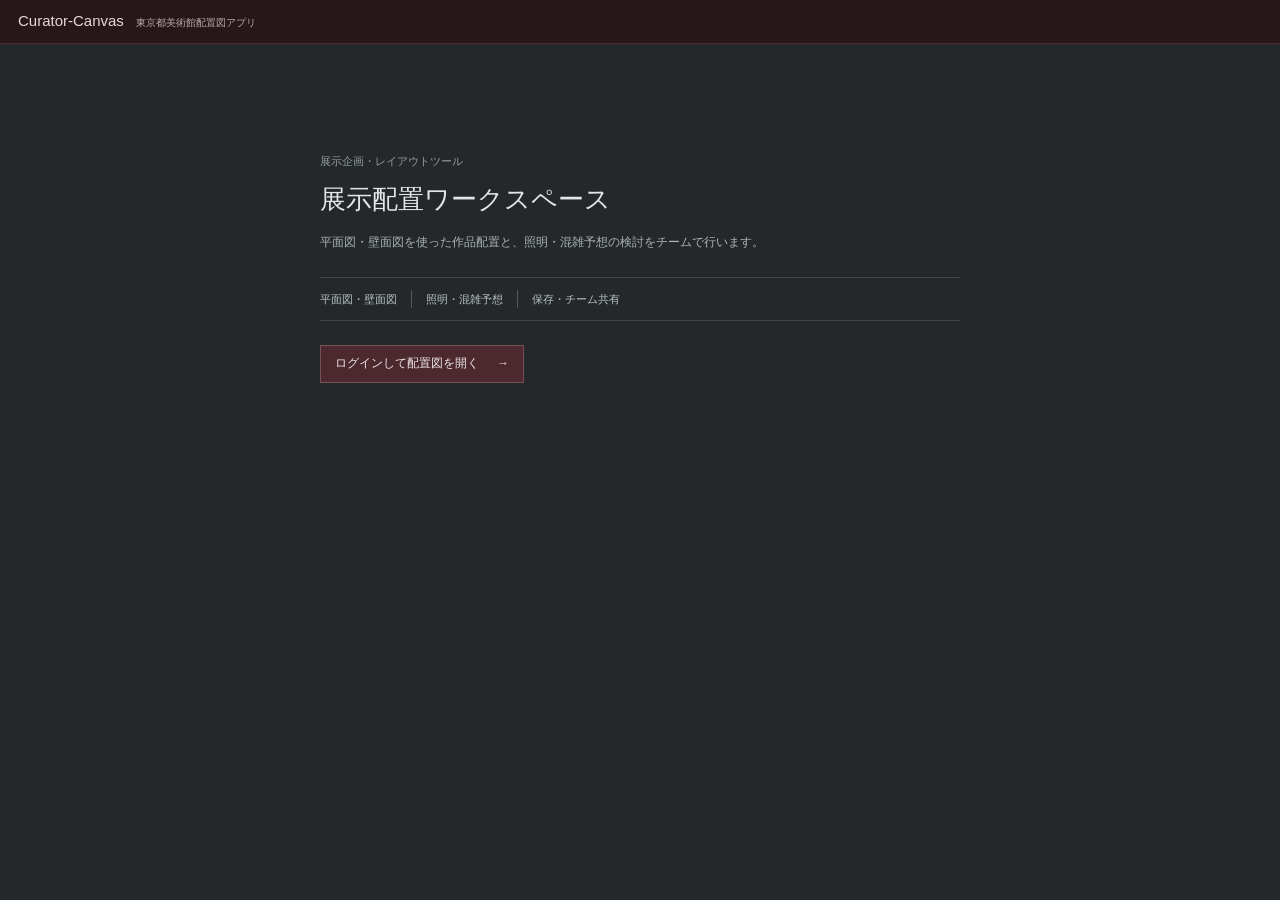
==== commit c351a76c: "平面図改良とピン機能、デザインの改良" ====
--- a/index.html
+++ b/index.html
@@ -4,14 +4,7 @@
     <meta charset="UTF-8">
     <meta name="viewport" content="width=device-width, initial-scale=1.0">
     <title>Curator-Canvas - 展示配置シミュレーター</title>
-    <!-- Google Fonts (Noto Sans JP) -->
-    <link rel="preconnect" href="https://fonts.googleapis.com">
-    <link rel="preconnect" href="https://fonts.gstatic.com" crossorigin>
-    <link href="https://fonts.googleapis.com/css2?family=Shippori+Mincho:wght@500;600;700&family=Zen+Kaku+Gothic+New:wght@400;500;700&display=swap" rel="stylesheet">
-    
-    <link rel="stylesheet" href="css/home.css">
-    <link rel="stylesheet" href="css/theme.css">
-    <link rel="stylesheet" href="css/dark-mode.css">
+    <link rel="stylesheet" href="css/entry.css">
     <script>
         // Supabase Auth emails can fall back to the Site URL (/). Forward auth
         // callbacks to the page that initializes Supabase, preserving tokens.
@@ -32,15 +25,19 @@
         })();
     </script>
 </head>
-<body>
+<body class="entry-page">
+    <header class="entry-header">
+        <a class="entry-brand" href="index.html">Curator-Canvas <span>東京都美術館配置図アプリ</span></a>
+    </header>
 
-    <main class="container">
-        <p class="subtitle">展示企画・レイアウトツール</p>
-        <h1 class="title">Curator-Canvas</h1>
-        <p class="description">
-            展示室のレイアウト設計、作品配置、および混雑シミュレーションを行うWebアプリケーションです。
-        </p>
-        <a href="login.html" class="btn-start">ログインして配置図を開く</a>
+    <main class="entry-main entry-home">
+        <p class="entry-kicker">展示企画・レイアウトツール</p>
+        <h1>展示配置ワークスペース</h1>
+        <p class="entry-intro">平面図・壁面図を使った作品配置と、照明・混雑予想の検討をチームで行います。</p>
+        <div class="entry-features" aria-label="主な機能">
+            <span>平面図・壁面図</span><span>照明・混雑予想</span><span>保存・チーム共有</span>
+        </div>
+        <a href="login.html" class="btn-start">ログインして配置図を開く <span aria-hidden="true">→</span></a>
     </main>
 
 </body>
--- a/css/entry.css
+++ b/css/entry.css
@@ -0,0 +1,94 @@
+/* Entry pages share the editor's flat charcoal surfaces and restrained red header. */
+* { box-sizing: border-box; }
+html, body { margin: 0; min-height: 100%; }
+body.entry-page {
+    min-height: 100vh;
+    min-height: 100dvh;
+    background: #24282a;
+    color: #dce1e3;
+    font-family: "Arial Narrow", "Yu Gothic UI", "Meiryo", sans-serif;
+    font-size: 13px;
+    line-height: 1.65;
+}
+[hidden] { display: none !important; }
+.entry-header {
+    display: flex;
+    align-items: center;
+    min-height: 44px;
+    padding: 8px 18px;
+    border-bottom: 1px solid #4b292e;
+    background: #281719;
+}
+.entry-brand { color: #e1d9da; font-size: 15px; text-decoration: none; }
+.entry-brand span { margin-left: 8px; color: #b8a9aa; font-size: 10px; }
+.entry-main { width: min(640px, calc(100% - 40px)); margin: clamp(48px, 12vh, 120px) auto 40px; }
+.entry-login { max-width: 380px; }
+.entry-kicker { margin: 0 0 8px; color: #929da3; font-size: 11px; }
+.entry-main h1 { margin: 0; color: #e2e6e8; font-size: 26px; font-weight: 400; letter-spacing: 0; }
+.entry-login h1 { font-size: 22px; }
+.entry-intro { margin: 12px 0 22px; color: #aab3b8; font-size: 12px; }
+.entry-features {
+    display: flex;
+    flex-wrap: wrap;
+    margin: 24px 0;
+    padding: 12px 0;
+    border-top: 1px solid #41484b;
+    border-bottom: 1px solid #41484b;
+    color: #bac3c8;
+    font-size: 11px;
+}
+.entry-features span { padding: 0 14px; }
+.entry-features span:first-child { padding-left: 0; }
+.entry-features span + span { border-left: 1px solid #51595d; }
+.btn-start {
+    display: inline-flex;
+    align-items: center;
+    justify-content: center;
+    gap: 18px;
+    min-height: 36px;
+    padding: 8px 14px;
+    border: 1px solid #795057;
+    border-radius: 0;
+    background: #4b292e;
+    box-shadow: none;
+    color: #f0e8ea;
+    font: inherit;
+    font-size: 12px;
+    font-weight: 400;
+    text-decoration: none;
+    cursor: pointer;
+}
+.btn-start:hover { background: #60363d; border-color: #94666e; }
+.btn-start:disabled { opacity: .5; cursor: wait; }
+.auth-form { display: grid; gap: 7px; padding-top: 16px; border-top: 1px solid #41484b; }
+.auth-form label { margin-top: 6px; color: #bdc5ca; font-size: 11px; }
+.auth-form input {
+    width: 100%;
+    min-width: 0;
+    min-height: 38px;
+    margin: 0 0 6px;
+    padding: 8px 10px;
+    border: 1px solid #51595d;
+    border-radius: 0;
+    background: #202427;
+    box-shadow: none;
+    color: #e2e6e8;
+    font: inherit;
+    appearance: none;
+}
+.auth-form .btn-start { width: 100%; margin-top: 12px; }
+:is(a, button, input):focus-visible { outline: 2px solid #aeb8bb; outline-offset: 3px; }
+.auth-form input:focus { border-color: #aeb8bb; }
+.auth-status { min-height: 20px; margin: 14px 0 10px; color: #d6bd8a; font-size: 12px; overflow-wrap: anywhere; }
+.auth-back { display: block; padding-top: 12px; border-top: 1px solid #41484b; color: #aab4bb; font-size: 11px; text-decoration: none; }
+.auth-back:hover { color: #e2e6e8; text-decoration: underline; }
+@media (max-width: 480px) {
+    .entry-header { padding: 8px 12px; }
+    .entry-brand span { display: block; margin-left: 0; }
+    .entry-main { margin-top: 44px; }
+    .entry-main h1 { font-size: 22px; }
+    .entry-features span { padding-right: 9px; padding-left: 9px; font-size: 10px; }
+}
+@media (max-height: 500px) and (orientation: landscape) {
+    .entry-main { margin-top: 24px; margin-bottom: 24px; }
+}
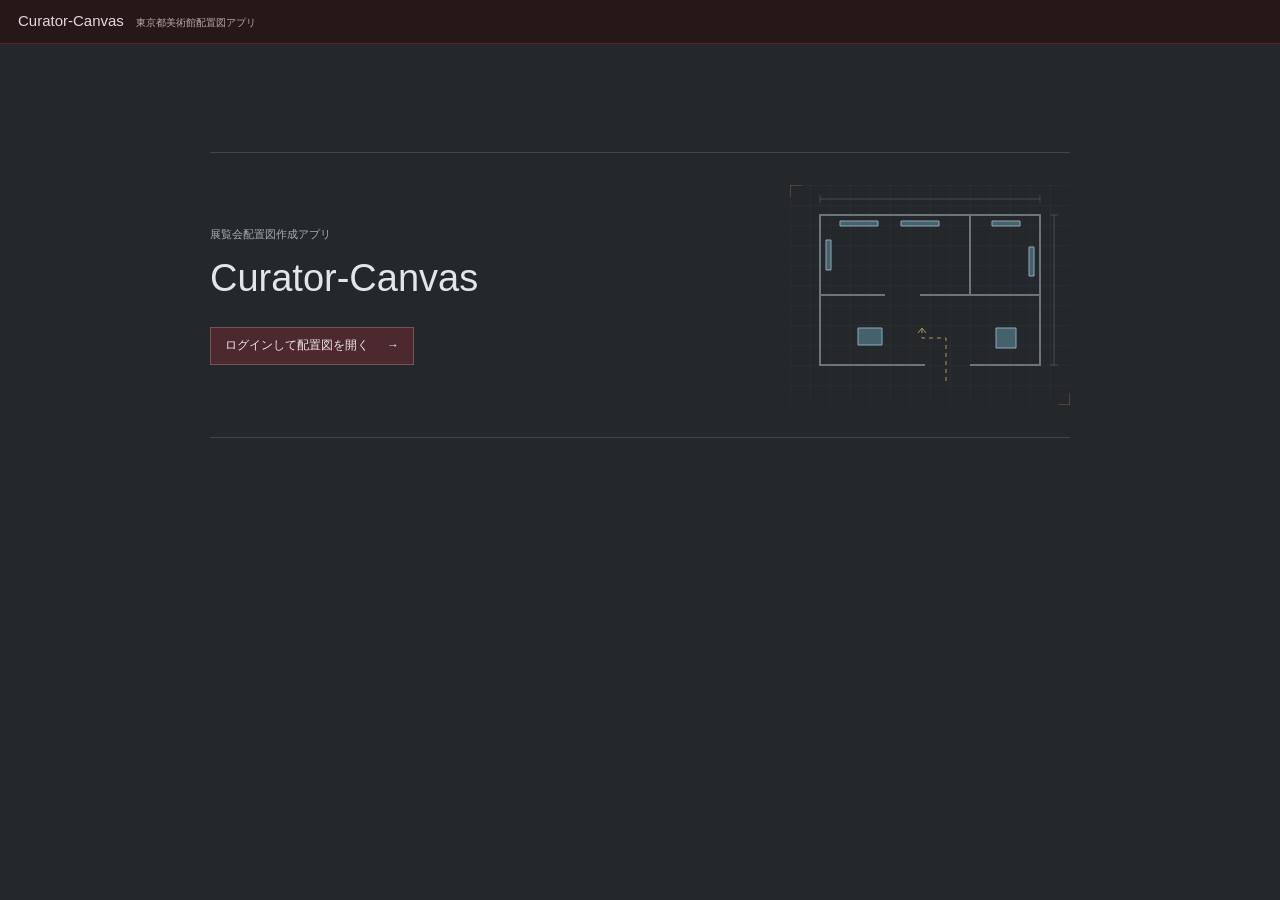
==== commit aed5223f: "インデックス・ログインデザイン改良" ====
--- a/index.html
+++ b/index.html
@@ -31,13 +31,32 @@
     </header>
 
     <main class="entry-main entry-home">
-        <p class="entry-kicker">展示企画・レイアウトツール</p>
-        <h1>展示配置ワークスペース</h1>
-        <p class="entry-intro">平面図・壁面図を使った作品配置と、照明・混雑予想の検討をチームで行います。</p>
-        <div class="entry-features" aria-label="主な機能">
-            <span>平面図・壁面図</span><span>照明・混雑予想</span><span>保存・チーム共有</span>
+        <div class="entry-home-content">
+            <p class="entry-kicker">展覧会配置図作成アプリ</p>
+            <h1>Curator-Canvas</h1>
+            <a href="login.html" class="btn-start">ログインして配置図を開く <span aria-hidden="true">→</span></a>
         </div>
-        <a href="login.html" class="btn-start">ログインして配置図を開く <span aria-hidden="true">→</span></a>
+        <svg class="entry-plan-decoration" viewBox="0 0 280 220" fill="none" aria-hidden="true">
+            <defs>
+                <pattern id="entryPlanGrid" width="20" height="20" patternUnits="userSpaceOnUse">
+                    <path d="M20 0H0V20" stroke="#32383b" stroke-width="0.6"/>
+                </pattern>
+            </defs>
+            <path fill="url(#entryPlanGrid)" d="M0 0h280v220H0z"/>
+            <g stroke="#69767d" stroke-width="2">
+                <path d="M30 160V30h220v150h-70m-45 0H30v-20M30 110h65m35 0h50V30m0 80h70"/>
+            </g>
+            <g stroke="#8cabb7" fill="#45616c" stroke-width="1">
+                <path d="M50 36h38v5H50zM111 36h38v5h-38zM36 55h5v30h-5zM202 36h28v5h-28zM239 62h5v29h-5z"/>
+                <path d="M68 143h24v17H68zM206 143h20v20h-20z"/>
+            </g>
+            <path d="M156 196v-43h-24v-10" stroke="#aa955f" stroke-width="1" stroke-dasharray="4 4"/>
+            <path d="m128 148 4-5 4 5" stroke="#aa955f" stroke-width="1"/>
+            <g stroke="#515d64" stroke-width="0.7">
+                <path d="M30 14h220M30 10v8m220-8v8M264 30v150m-4-150h8m-8 150h8"/>
+            </g>
+            <path d="M0 12V0h12M268 220h12v-12" stroke="#88535c" stroke-width="1"/>
+        </svg>
     </main>
 
 </body>
--- a/css/entry.css
+++ b/css/entry.css
@@ -26,6 +26,24 @@
 .entry-kicker { margin: 0 0 8px; color: #929da3; font-size: 11px; }
 .entry-main h1 { margin: 0; color: #e2e6e8; font-size: 26px; font-weight: 400; letter-spacing: 0; }
 .entry-login h1 { font-size: 22px; }
+.entry-home .btn-start { margin-top: 24px; }
+.entry-home {
+    display: grid;
+    grid-template-columns: minmax(0, 1fr) 280px;
+    align-items: center;
+    gap: 48px;
+    width: min(860px, calc(100% - 48px));
+    padding: 32px 0;
+    border-top: 1px solid #41484b;
+    border-bottom: 1px solid #41484b;
+}
+.entry-home h1 { font-size: clamp(28px, 4vw, 38px); line-height: 1.25; }
+.entry-home .entry-kicker { margin-bottom: 12px; color: #a6afb4; }
+.entry-plan-decoration { display: block; width: 100%; height: auto; }
+@media (max-width: 660px) {
+    .entry-home { grid-template-columns: 1fr; gap: 32px; }
+    .entry-plan-decoration { width: min(240px, 100%); justify-self: end; }
+}
 .entry-intro { margin: 12px 0 22px; color: #aab3b8; font-size: 12px; }
 .entry-features {
     display: flex;
@@ -86,7 +104,7 @@
     .entry-header { padding: 8px 12px; }
     .entry-brand span { display: block; margin-left: 0; }
     .entry-main { margin-top: 44px; }
-    .entry-main h1 { font-size: 22px; }
+    .entry-login h1 { font-size: 22px; }
     .entry-features span { padding-right: 9px; padding-left: 9px; font-size: 10px; }
 }
 @media (max-height: 500px) and (orientation: landscape) {
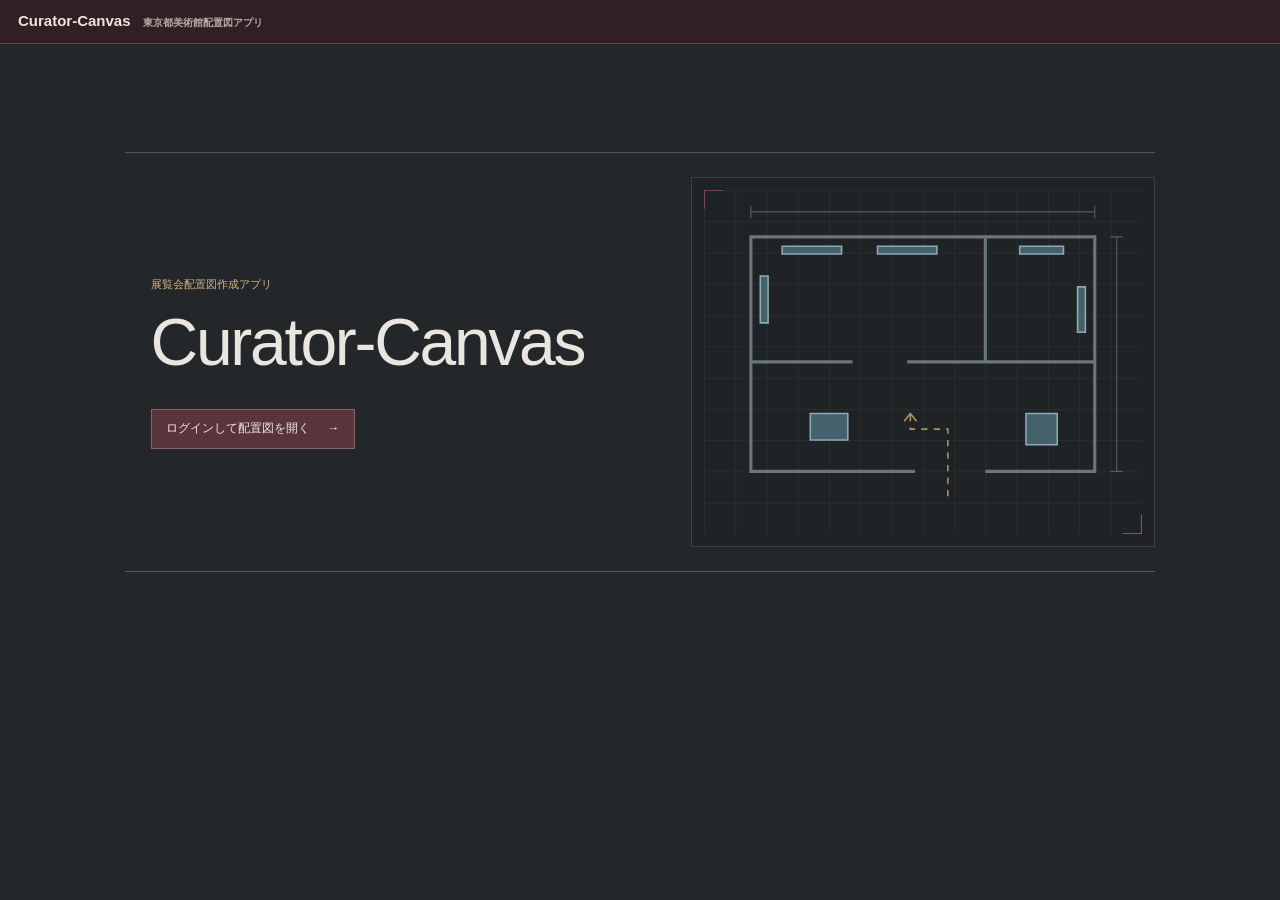
==== commit d3ffa5db: "パース、画質調整" ====
--- a/index.html
+++ b/index.html
@@ -4,6 +4,7 @@
     <meta charset="UTF-8">
     <meta name="viewport" content="width=device-width, initial-scale=1.0">
     <title>Curator-Canvas - 展示配置シミュレーター</title>
+    <link rel="stylesheet" href="css/visual-tokens.css">
     <link rel="stylesheet" href="css/entry.css">
     <script>
         // Supabase Auth emails can fall back to the Site URL (/). Forward auth
--- a/css/visual-tokens.css
+++ b/css/visual-tokens.css
@@ -0,0 +1,16 @@
+:root {
+    --cc-workspace: #242729;
+    --cc-sidebar: #292d2f;
+    --cc-toolbar: #202325;
+    --cc-input: #202426;
+    --cc-divider: #3c4244;
+    --cc-divider-strong: #505759;
+    --cc-text: #e9e5df;
+    --cc-muted: #b0b5b5;
+    --cc-brass: #d2b48a;
+    --cc-brass-muted: #a48b6c;
+    --cc-brand: #302023;
+    --cc-brand-line: #644047;
+    --cc-brand-text: #f0e4e3;
+    --cc-font: "Arial Narrow", "Yu Gothic UI", "Meiryo", sans-serif;
+}
--- a/css/entry.css
+++ b/css/entry.css
@@ -4,9 +4,9 @@
 body.entry-page {
     min-height: 100vh;
     min-height: 100dvh;
-    background: #24282a;
-    color: #dce1e3;
-    font-family: "Arial Narrow", "Yu Gothic UI", "Meiryo", sans-serif;
+    background: var(--cc-workspace);
+    color: var(--cc-text);
+    font-family: var(--cc-font);
     font-size: 13px;
     line-height: 1.65;
 }
@@ -16,35 +16,43 @@
     align-items: center;
     min-height: 44px;
     padding: 8px 18px;
-    border-bottom: 1px solid #4b292e;
-    background: #281719;
+    border-bottom: 1px solid var(--cc-brand-line);
+    background: var(--cc-brand);
 }
-.entry-brand { color: #e1d9da; font-size: 15px; text-decoration: none; }
+.entry-brand { color: var(--cc-brand-text); font-size: 15px; font-weight: 600; text-decoration: none; }
 .entry-brand span { margin-left: 8px; color: #b8a9aa; font-size: 10px; }
 .entry-main { width: min(640px, calc(100% - 40px)); margin: clamp(48px, 12vh, 120px) auto 40px; }
-.entry-login { max-width: 380px; }
-.entry-kicker { margin: 0 0 8px; color: #929da3; font-size: 11px; }
-.entry-main h1 { margin: 0; color: #e2e6e8; font-size: 26px; font-weight: 400; letter-spacing: 0; }
-.entry-login h1 { font-size: 22px; }
-.entry-home .btn-start { margin-top: 24px; }
+.entry-login { max-width: 400px; padding: 24px; border: 1px solid var(--cc-divider-strong); border-top-color: var(--cc-brass-muted); background: var(--cc-sidebar); }
+.entry-kicker { margin: 0 0 9px; color: var(--cc-brass); font-size: 11px; }
+.entry-main h1 { margin: 0; color: var(--cc-text); font-size: 26px; font-weight: 500; }
+.entry-home .btn-start { margin-top: 30px; }
 .entry-home {
     display: grid;
-    grid-template-columns: minmax(0, 1fr) 280px;
+    grid-template-columns: minmax(0, 1fr) minmax(0, .9fr);
     align-items: center;
-    gap: 48px;
-    width: min(860px, calc(100% - 48px));
-    padding: 32px 0;
-    border-top: 1px solid #41484b;
-    border-bottom: 1px solid #41484b;
+    gap: clamp(20px, 4vw, 56px);
+    width: min(1030px, calc(100% - 48px));
+    padding: 24px 0;
+    border-top: 1px solid var(--cc-divider-strong);
+    border-bottom: 1px solid var(--cc-divider-strong);
 }
-.entry-home h1 { font-size: clamp(28px, 4vw, 38px); line-height: 1.25; }
-.entry-home .entry-kicker { margin-bottom: 12px; color: #a6afb4; }
-.entry-plan-decoration { display: block; width: 100%; height: auto; }
+.entry-home-content { padding: 14px 0 14px clamp(0px, 2vw, 28px); }
+.entry-home h1 { font-size: clamp(32px, 5.2vw, 66px); line-height: 1.08; letter-spacing: -.035em; }
+.entry-home .entry-kicker { margin-bottom: 14px; }
+.entry-plan-decoration {
+    display: block;
+    width: 100%;
+    height: auto;
+    padding: 12px;
+    border: 1px solid var(--cc-divider);
+    background: var(--cc-toolbar);
+}
 @media (max-width: 660px) {
-    .entry-home { grid-template-columns: 1fr; gap: 32px; }
-    .entry-plan-decoration { width: min(240px, 100%); justify-self: end; }
+    .entry-home { grid-template-columns: 1fr; gap: 20px; }
+    .entry-home-content { padding-left: 0; }
+    .entry-plan-decoration { width: min(340px, 100%); }
 }
-.entry-intro { margin: 12px 0 22px; color: #aab3b8; font-size: 12px; }
+.entry-intro { margin: 8px 0 18px; color: var(--cc-muted); font-size: 12px; }
 .entry-features {
     display: flex;
     flex-wrap: wrap;
@@ -63,11 +71,11 @@
     align-items: center;
     justify-content: center;
     gap: 18px;
-    min-height: 36px;
+    min-height: 40px;
     padding: 8px 14px;
-    border: 1px solid #795057;
+    border: 1px solid #87656a;
     border-radius: 0;
-    background: #4b292e;
+    background: #59343b;
     box-shadow: none;
     color: #f0e8ea;
     font: inherit;
@@ -76,35 +84,42 @@
     text-decoration: none;
     cursor: pointer;
 }
-.btn-start:hover { background: #60363d; border-color: #94666e; }
+.btn-start:not(:disabled):hover { background: #6a4148; border-color: #aa7f86; }
 .btn-start:disabled { opacity: .5; cursor: wait; }
-.auth-form { display: grid; gap: 7px; padding-top: 16px; border-top: 1px solid #41484b; }
-.auth-form label { margin-top: 6px; color: #bdc5ca; font-size: 11px; }
+.auth-form { display: grid; gap: 7px; padding-top: 14px; border-top: 1px solid var(--cc-divider); }
+.auth-form label { margin-top: 4px; color: var(--cc-text); font-size: 12px; }
 .auth-form input {
     width: 100%;
     min-width: 0;
-    min-height: 38px;
+    min-height: 40px;
     margin: 0 0 6px;
     padding: 8px 10px;
-    border: 1px solid #51595d;
+    border: 1px solid var(--cc-divider-strong);
     border-radius: 0;
-    background: #202427;
+    background: var(--cc-input);
     box-shadow: none;
     color: #e2e6e8;
     font: inherit;
     appearance: none;
 }
-.auth-form .btn-start { width: 100%; margin-top: 12px; }
-:is(a, button, input):focus-visible { outline: 2px solid #aeb8bb; outline-offset: 3px; }
-.auth-form input:focus { border-color: #aeb8bb; }
-.auth-status { min-height: 20px; margin: 14px 0 10px; color: #d6bd8a; font-size: 12px; overflow-wrap: anywhere; }
-.auth-back { display: block; padding-top: 12px; border-top: 1px solid #41484b; color: #aab4bb; font-size: 11px; text-decoration: none; }
+.auth-form .btn-start { width: 100%; margin-top: 7px; }
+.auth-form #btnDemoLogin {
+    margin-top: 1px;
+    background: transparent;
+    border-color: var(--cc-divider-strong);
+    color: var(--cc-text);
+}
+.auth-form #btnDemoLogin:not(:disabled):hover { border-color: var(--cc-brass-muted); background: var(--cc-input); }
+:is(a, button, input):focus-visible { outline: 1px solid var(--cc-brass); outline-offset: 3px; }
+.auth-form input:focus { border-color: var(--cc-brass-muted); }
+.auth-status { min-height: 20px; margin: 14px 0 10px; color: var(--cc-brass); font-size: 12px; overflow-wrap: anywhere; }
+.auth-back { display: block; padding-top: 12px; border-top: 1px solid var(--cc-divider); color: var(--cc-muted); font-size: 11px; text-decoration: none; }
 .auth-back:hover { color: #e2e6e8; text-decoration: underline; }
 @media (max-width: 480px) {
     .entry-header { padding: 8px 12px; }
     .entry-brand span { display: block; margin-left: 0; }
     .entry-main { margin-top: 44px; }
-    .entry-login h1 { font-size: 22px; }
+    .entry-login { padding: 18px; }
     .entry-features span { padding-right: 9px; padding-left: 9px; font-size: 10px; }
 }
 @media (max-height: 500px) and (orientation: landscape) {
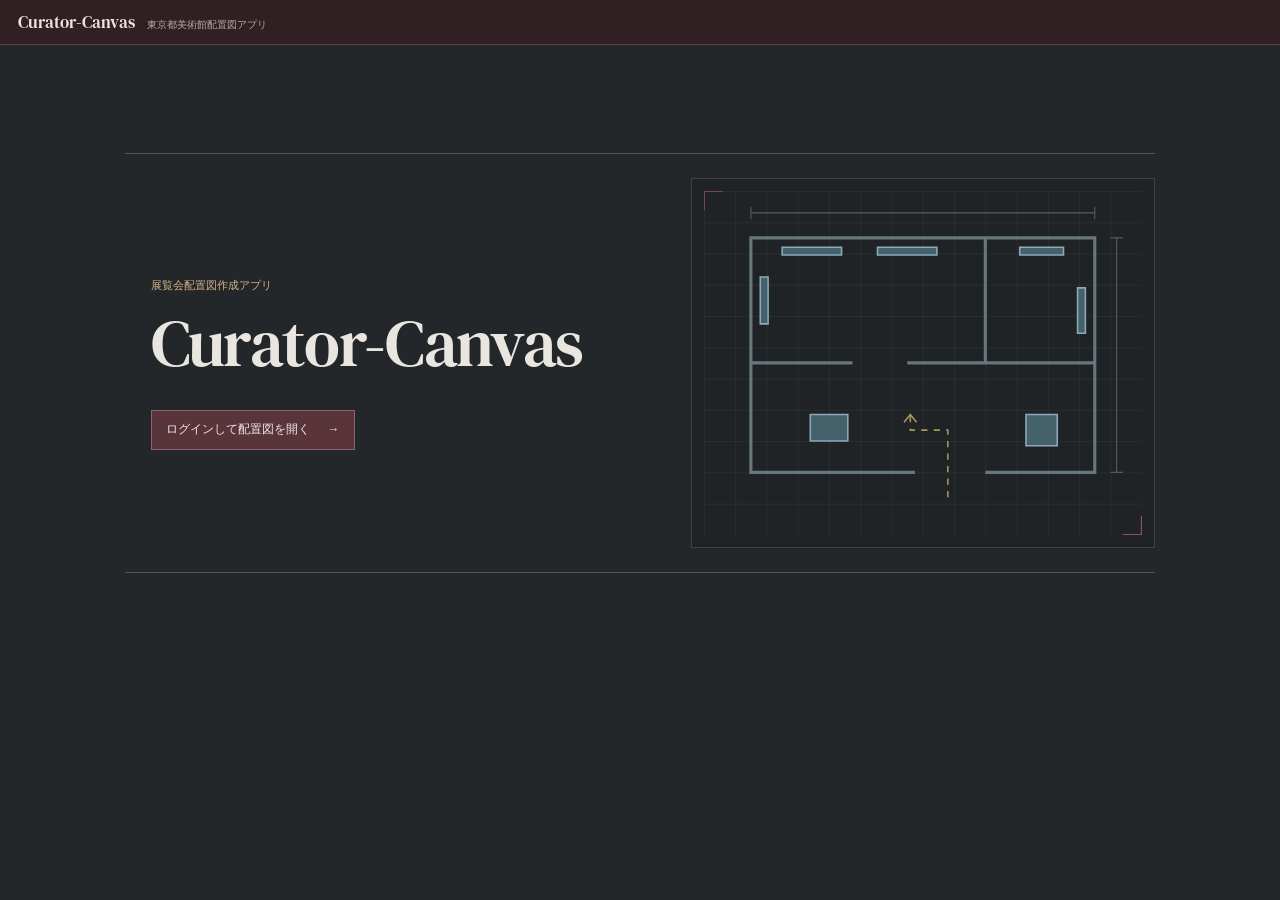
==== commit 220426a3: "微" ====
--- a/index.html
+++ b/index.html
@@ -4,6 +4,7 @@
     <meta charset="UTF-8">
     <meta name="viewport" content="width=device-width, initial-scale=1.0">
     <title>Curator-Canvas - 展示配置シミュレーター</title>
+    <link rel="stylesheet" href="https://fonts.googleapis.com/css2?family=DM+Serif+Text&amp;display=swap&amp;text=Curator-Canvas">
     <link rel="stylesheet" href="css/visual-tokens.css">
     <link rel="stylesheet" href="css/entry.css">
     <script>
@@ -28,13 +29,13 @@
 </head>
 <body class="entry-page">
     <header class="entry-header">
-        <a class="entry-brand" href="index.html">Curator-Canvas <span>東京都美術館配置図アプリ</span></a>
+        <a class="entry-brand" href="index.html"><span class="brand-wordmark">Curator-Canvas</span> <span class="brand-subtitle">東京都美術館配置図アプリ</span></a>
     </header>
 
     <main class="entry-main entry-home">
         <div class="entry-home-content">
             <p class="entry-kicker">展覧会配置図作成アプリ</p>
-            <h1>Curator-Canvas</h1>
+            <h1 class="brand-wordmark">Curator-Canvas</h1>
             <a href="login.html" class="btn-start">ログインして配置図を開く <span aria-hidden="true">→</span></a>
         </div>
         <svg class="entry-plan-decoration" viewBox="0 0 280 220" fill="none" aria-hidden="true">
--- a/css/visual-tokens.css
+++ b/css/visual-tokens.css
@@ -13,4 +13,11 @@
     --cc-brand-line: #644047;
     --cc-brand-text: #f0e4e3;
     --cc-font: "Arial Narrow", "Yu Gothic UI", "Meiryo", sans-serif;
+    --cc-wordmark-font: "DM Serif Text", Georgia, serif;
 }
+
+.brand-wordmark {
+    font-family: var(--cc-wordmark-font);
+    font-weight: 400;
+    white-space: nowrap;
+}
--- a/css/entry.css
+++ b/css/entry.css
@@ -20,9 +20,10 @@
     background: var(--cc-brand);
 }
 .entry-brand { color: var(--cc-brand-text); font-size: 15px; font-weight: 600; text-decoration: none; }
-.entry-brand span { margin-left: 8px; color: #b8a9aa; font-size: 10px; }
+.entry-brand .brand-wordmark { font-size: 17px; }
+.entry-brand .brand-subtitle { margin-left: 8px; color: #b8a9aa; font-size: 10px; font-weight: 400; }
 .entry-main { width: min(640px, calc(100% - 40px)); margin: clamp(48px, 12vh, 120px) auto 40px; }
-.entry-login { max-width: 400px; padding: 24px; border: 1px solid var(--cc-divider-strong); border-top-color: var(--cc-brass-muted); background: var(--cc-sidebar); }
+.entry-login { max-width: 360px; color-scheme: dark; }
 .entry-kicker { margin: 0 0 9px; color: var(--cc-brass); font-size: 11px; }
 .entry-main h1 { margin: 0; color: var(--cc-text); font-size: 26px; font-weight: 500; }
 .entry-home .btn-start { margin-top: 30px; }
@@ -37,7 +38,7 @@
     border-bottom: 1px solid var(--cc-divider-strong);
 }
 .entry-home-content { padding: 14px 0 14px clamp(0px, 2vw, 28px); }
-.entry-home h1 { font-size: clamp(32px, 5.2vw, 66px); line-height: 1.08; letter-spacing: -.035em; }
+.entry-home .brand-wordmark { font-size: clamp(30px, 5.2vw, 66px); line-height: 1.08; font-weight: 400; letter-spacing: -.025em; }
 .entry-home .entry-kicker { margin-bottom: 14px; }
 .entry-plan-decoration {
     display: block;
@@ -52,20 +53,7 @@
     .entry-home-content { padding-left: 0; }
     .entry-plan-decoration { width: min(340px, 100%); }
 }
-.entry-intro { margin: 8px 0 18px; color: var(--cc-muted); font-size: 12px; }
-.entry-features {
-    display: flex;
-    flex-wrap: wrap;
-    margin: 24px 0;
-    padding: 12px 0;
-    border-top: 1px solid #41484b;
-    border-bottom: 1px solid #41484b;
-    color: #bac3c8;
-    font-size: 11px;
-}
-.entry-features span { padding: 0 14px; }
-.entry-features span:first-child { padding-left: 0; }
-.entry-features span + span { border-left: 1px solid #51595d; }
+.entry-intro { margin: 6px 0 28px; color: var(--cc-muted); font-size: 12px; }
 .btn-start {
     display: inline-flex;
     align-items: center;
@@ -86,41 +74,45 @@
 }
 .btn-start:not(:disabled):hover { background: #6a4148; border-color: #aa7f86; }
 .btn-start:disabled { opacity: .5; cursor: wait; }
-.auth-form { display: grid; gap: 7px; padding-top: 14px; border-top: 1px solid var(--cc-divider); }
-.auth-form label { margin-top: 4px; color: var(--cc-text); font-size: 12px; }
+.auth-form { display: grid; gap: 5px; }
+.auth-form label { color: var(--cc-text); font-size: 12px; }
 .auth-form input {
     width: 100%;
     min-width: 0;
     min-height: 40px;
-    margin: 0 0 6px;
-    padding: 8px 10px;
-    border: 1px solid var(--cc-divider-strong);
+    margin: 0 0 14px;
+    padding: 6px 2px;
+    border: 0;
+    border-bottom: 1px solid #778084;
     border-radius: 0;
-    background: var(--cc-input);
+    background: transparent;
     box-shadow: none;
     color: #e2e6e8;
     font: inherit;
     appearance: none;
 }
-.auth-form .btn-start { width: 100%; margin-top: 7px; }
-.auth-form #btnDemoLogin {
-    margin-top: 1px;
+.auth-form .btn-start { justify-self: start; min-width: 108px; }
+.auth-actions { display: flex; flex-wrap: wrap; align-items: center; gap: 8px 20px; }
+.auth-text-button {
+    padding: 0;
+    min-height: 40px;
+    border: 0;
     background: transparent;
-    border-color: var(--cc-divider-strong);
-    color: var(--cc-text);
+    color: var(--cc-muted);
+    font: inherit;
+    cursor: pointer;
 }
-.auth-form #btnDemoLogin:not(:disabled):hover { border-color: var(--cc-brass-muted); background: var(--cc-input); }
+.auth-text-button:not(:disabled):hover { color: var(--cc-text); text-decoration: underline; }
+.auth-text-button:disabled { opacity: .5; cursor: wait; }
 :is(a, button, input):focus-visible { outline: 1px solid var(--cc-brass); outline-offset: 3px; }
 .auth-form input:focus { border-color: var(--cc-brass-muted); }
 .auth-status { min-height: 20px; margin: 14px 0 10px; color: var(--cc-brass); font-size: 12px; overflow-wrap: anywhere; }
-.auth-back { display: block; padding-top: 12px; border-top: 1px solid var(--cc-divider); color: var(--cc-muted); font-size: 11px; text-decoration: none; }
+.auth-back { display: inline-block; color: var(--cc-muted); font-size: 11px; text-decoration: none; }
 .auth-back:hover { color: #e2e6e8; text-decoration: underline; }
 @media (max-width: 480px) {
     .entry-header { padding: 8px 12px; }
-    .entry-brand span { display: block; margin-left: 0; }
+    .entry-brand .brand-subtitle { display: block; margin-left: 0; }
     .entry-main { margin-top: 44px; }
-    .entry-login { padding: 18px; }
-    .entry-features span { padding-right: 9px; padding-left: 9px; font-size: 10px; }
 }
 @media (max-height: 500px) and (orientation: landscape) {
     .entry-main { margin-top: 24px; margin-bottom: 24px; }
